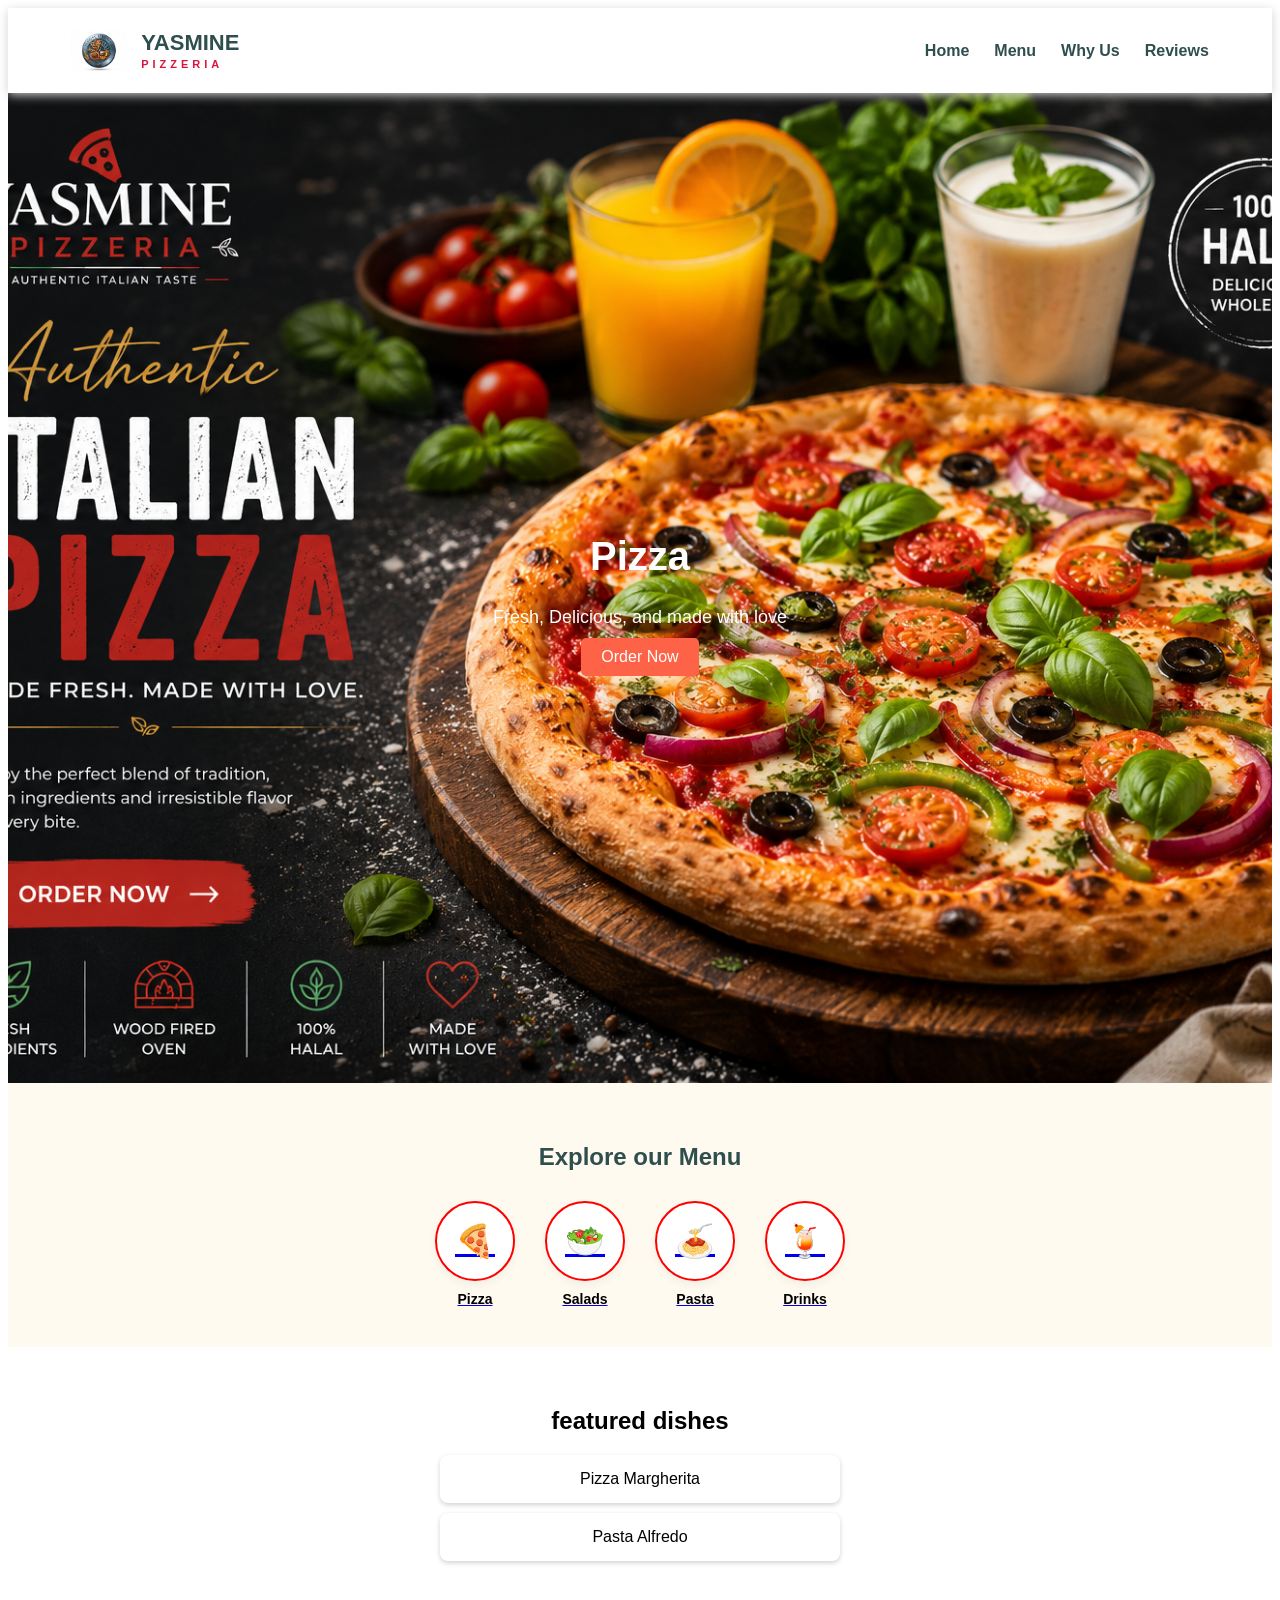
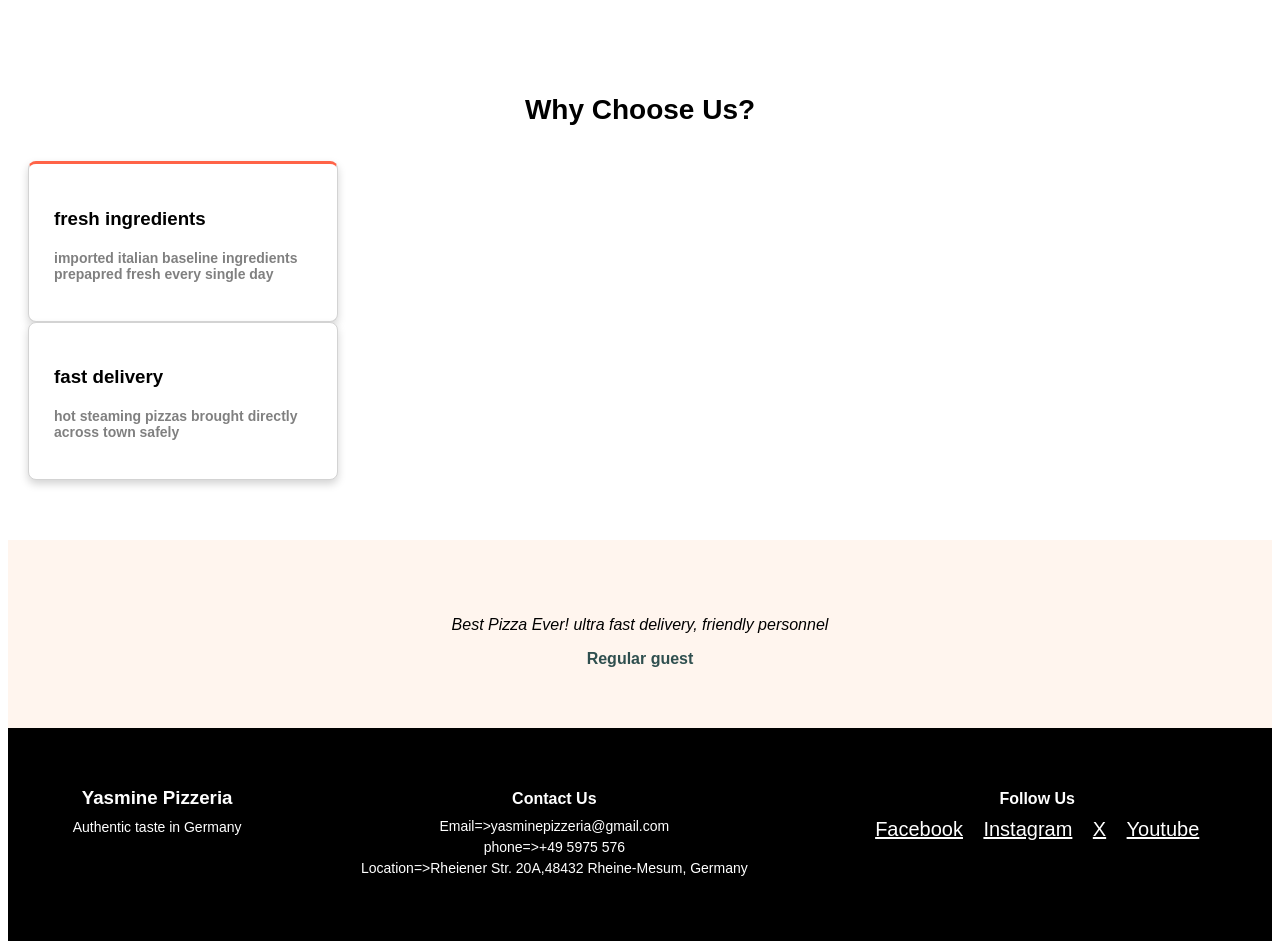
==== index.html @ ec16de34 "Rename index.html.html to index.html" ====
<html>
    <head>
        <title>Yasmine Pizzeria</title>
        <link rel="stylesheet" href="css.css">
    </head>
    <body>
        
        <!--navbar-->
        <header>
              <div class="brand-logo-container">
        <img src="logo pizzeria.png" alt="Yasmine Pizzeria Logo" class="logo-image">
        
        <div class="brand-text">
            <span class="main-title">YASMINE</span>
            <span class="sub-title">PIZZERIA</span>
        </div>
    </div>
    
    <nav>
        <ul class="nav-links">
            <li><a href="#hero">Home</a></li>
            <li><a href="#categories">Menu</a></li>
            <li><a href="#why-choose-us">Why Us</a></li>
            <li><a href="#testimonials">Reviews</a></li>
        </ul>
    </nav>
        </header>

        <!--hero-->
        <section class="hero">
            <h2>Pizza</h2>
            <p>Fresh, Delicious, and made with love</p>
            <button>Order Now</button>
        </section>

        <!--Category circles-->
    <section class="CategoryNavigation">
        <h2 class="section-title"> Explore our Menu</h2>
        <div class="circle-container">

            <!---- circle 1 pizza--->
            <a href="#pizza" class="anchor-circle-item">
                <div class="circle-icon">🍕</div>
                <span class="circle-label">Pizza</span>
            </a>

            <!--circle 2 pasta-->
            <a href="#salad" class="anchor-circle-item">
                <div class="circle-icon">🥗</div>
                <span class="circle-label">Salads</span>
            </a>

            <!--pasta-->
            <a href="#pasta" class="anchor-circle-item">
                <div class="circle-icon">🍝</div>
                <span class="circle-label">Pasta</span>
            </a>

            <!--Drinks-->
            <a href="#drinks" class="anchor-circle-item">
                <div class="circle-icon">🍹</div>
                <span class="circle-label">Drinks</span>
            </a>
        </div>
    </section>
    
    <!--feature-->
    <section class="featured">
        <h2>featured dishes</h2>
        <div class="dish">Pizza Margherita</div>
        <div class="dish">Pasta Alfredo</div>
    </section>

    <!--why us-->
    <section class="why-us">
        <h2>Why Choose Us?</h2>
        <div class="card-grid">
            <div class="item-card core-feature">
                <h3>fresh ingredients</h3>
                <p>imported italian baseline ingredients prepapred fresh every single day</p>
            </div>
            <div class="item-card core feature">
                <h3>fast delivery</h3>
                <p>hot steaming pizzas brought directly across town safely</p>
            </div>
            </div>
    </section>

    <!--testimonials-->
    <section class="testimonials">
        <p>Best Pizza Ever!  ultra fast delivery, friendly personnel</p>
        <span class="customer-name">Regular guest</span>
    </section>

    <!--footer-->
    <footer class="footer">
        <div class="footerContainer">
            <!--brand-->
            <div class="footer-section">
                <h3>Yasmine Pizzeria</h3>
                <p>Authentic taste in Germany</p>
            </div>

            <!--contact us-->
            <div class="footer-section">
                <h4>Contact Us</h4>
                <p>Email=>yasminepizzeria@gmail.com</p><!--real email to be checked-->
                <p>phone=>+49 5975 576</p><!--real nb-->
                <p>Location=>Rheiener Str. 20A,48432 Rheine-Mesum, Germany</p><!--real location-->
            </div>

            <!--social-->
            <div class="footer-section">
                <h4>Follow Us</h4>
                <div class="social-icons">
                 <a href="https://www.facebook.com/" target="_blank">Facebook</a>
                 <a href="https://www.instagram.com/" target="_blank">Instagram</a>
                 <a href="https://www.x.com/" target="_blank">X</a>
                 <a href="https://www.youtube.com/" target="_blank">Youtube</a>
                </div>
            </div>
        </div>
    </footer>
    </body>
</html>
---- css.css ----
*{
    box-sizing: border-box;
}
html{
    scroll-behavior:smooth;
}
body{
    font-family: 'poppins', sans-serif;
}
header {
    background-color: White;
    display: flex;
    justify-content: space-between;
    align-items: center;
    padding: 15px 5%;
    position: sticky;
    top: 0;
    z-index: 100;
    box-shadow: 0px 2px 10px LightGray;
}
.brand-logo-container {
    display: flex;
    align-items: center;
    gap: 15px;
    cursor: pointer;
}
.logo-image {
    width: 55px;
    height: 55px;
    object-fit: contain;
    transition: transform 0.4s ease;
}/* Subtle visual animation on hover */
.brand-logo-container:hover .logo-image {
    transform: scale(1.08) rotate(-5deg);
}

.brand-text {
    display: flex;
    flex-direction: column;
}

.main-title {
    font-size: 22px;
    font-weight: 800;
    color: DarkSlateGray;
    line-height: 1;
}

.sub-title {
    font-size: 11px;
    font-weight: 600;
    color: Crimson; /* Red accent signature tone */
    letter-spacing: 4px;
    margin-top: 4px;
}

/* Navigation Menu styling */
.nav-links {
    display: flex;
    list-style: none;
    gap: 25px;
}

.nav-links li a {
    text-decoration: none;
    color: DarkSlateGray;
    font-weight: 600;
    font-family: 'Poppins', sans-serif;
    transition: color 0.3s ease;
}

.nav-links li a:hover {
    color: Crimson;
}
.hero{
    height: 110vh;
    background: url('hero img.png') center/cover no-repeat;
    color:white;
    text-align: center;
    padding:100px 20px;

    /* box alignment backup*/
    display:flex;
    flex-direction:column;
    justify-content: center;
    align-items:center;
}
.hero h2{
    font-size: 40px;
    margin-bottom:  10px;
}
.hero p{
    font-size:18px;
    margin-bottom :10px;
}
.hero button{
    padding: 10px 20px;
    border:none;
    background-color: tomato;
    color:white;
    font-size: 16px;
    cursor:pointer;
    border-radius: 5px;
}
.hero button:hover{
    background-color: darkred;
}
/*category circles*/
.CategoryNavigation{
    text-align: center;
    padding: 40px 20px;
    background-color:floralwhite;
}
.section-title{
    font-size: 24px;
    margin-bottom: 30px;
    color:darkslategray;
    font-family: 'poppins', sans-serif;
}
.circle-container{
    display: flex;
    justify-content: center;
    gap: 30px;
    flex-wrap: wrap;
}
.anchor-circle-item{
    display:flex;
    flex-direction: column;
    align-items: center;
    transition: transform 0.2s ease;
}
/*circle design*/
.circle-icon{
    width:80px;
    height:80px;
    background-color:white;
    border: 2px solid red;
    border-radius: 50%;
    display: flex;
    justify-content: center;
    font-size: 32px;
    box-shadow: 0 4px 10px rgba(0, 0,0, 0.05);
    transition:all 0.3s ease;
    align-items: center;
}
.circle-label{
    margin-top: 10px;
    font-weight: 600;
    color: black;
    font-size:14px;
}
/*hover effects*/
.anchor-circle-item:hover{
    transform: translateY(-5px);
}
.anchor-circle-item:hover .circle-icon{
    background-color:tomato;
    font-size:36px;
}
/*featured dishes and cards grid*/
.featured{
    padding:40px 20px;
    text-align: center;
}
.featured h2{
    margin-bottom: 20px;
}
.cardgrid{
    display: flex;
    justify-content: center;
    gap: 30px;
    flex-wrap: wrap;
}
.item-card{
    background-color: white;
    border:1px solid lightgray;
    border-radius: 8px;
    padding: 25px;
    width: 310px;
    box-shadow: 0 4px 8px lightgray;
    transition: transform 0.3s ease;
    text-align:left;
}
.item-card:hover{
    transform: translaterY(-5px);
}
.iterm-card h3{
    margin-bottom: 10px;
    color:darkslategray
}
.item-card p{
    font-size: 14px;
    color:gray
}
.food-placeholder-img{
    font-size: 50px;
    text-align: center;
    margin-bottom: 15px;
    background-color: floralwhite;
    padding: 15px;
    border-radius: 5px;
}
.dish{
    margin:10px auto;
    padding:15px;
    background-color: white;
    border-radius: 8px;
    max-width: 400px;
    box-shadow: 0 2px 5px lightgray;
}
/*why choose is*/
.why-us{
    padding: 60px 20px;
    text-align: center;
    background-color:white;
}
.why-us h2{
    font-size:28px;
    margin-bottom: 35px;
    font-weight: 800;
}
.why-us p{
    margin-top: 20px;
    font-weight: 600;
    color:gray;
}
.core-feature{
    border-top: 3px solid tomato;
}
/*testimonials*/
.testimonials{
    background-color: seashell;
    padding:60px 20px;
    text-align: center;
    font-style: italic;
}
.customer-name{
    display:block;
    margin-top: 15px;
    font-weight: 600;
    color: darkslategray;
    font-style: normal;
}
/*footer*/
.footer{
    background-color:black;
    color:white;
    padding: 40px 20px;
    text-align: center;
}
.footerContainer{
    display:flex;
    justify-content: space-around;
    flex-wrap: wrap;
    gap: 30px;
    margin-bottom: 20px;
}
.footer-section h3,.footer-section h4{
    margin-bottom: 10px;
}
.footer-section p{
    font-size: 14px;
    margin:5px 0;
}
.footer-section a{
    margin: 0 8px;
    font-size: 20px;
    color:white;
    transition:0.3s;
}
.social-icons a:hover{
    color: tomato;
}
.footer-bottom{
    font-size:13px;
    border-top: 1px solid grey;
    padding-top: 15px;
}
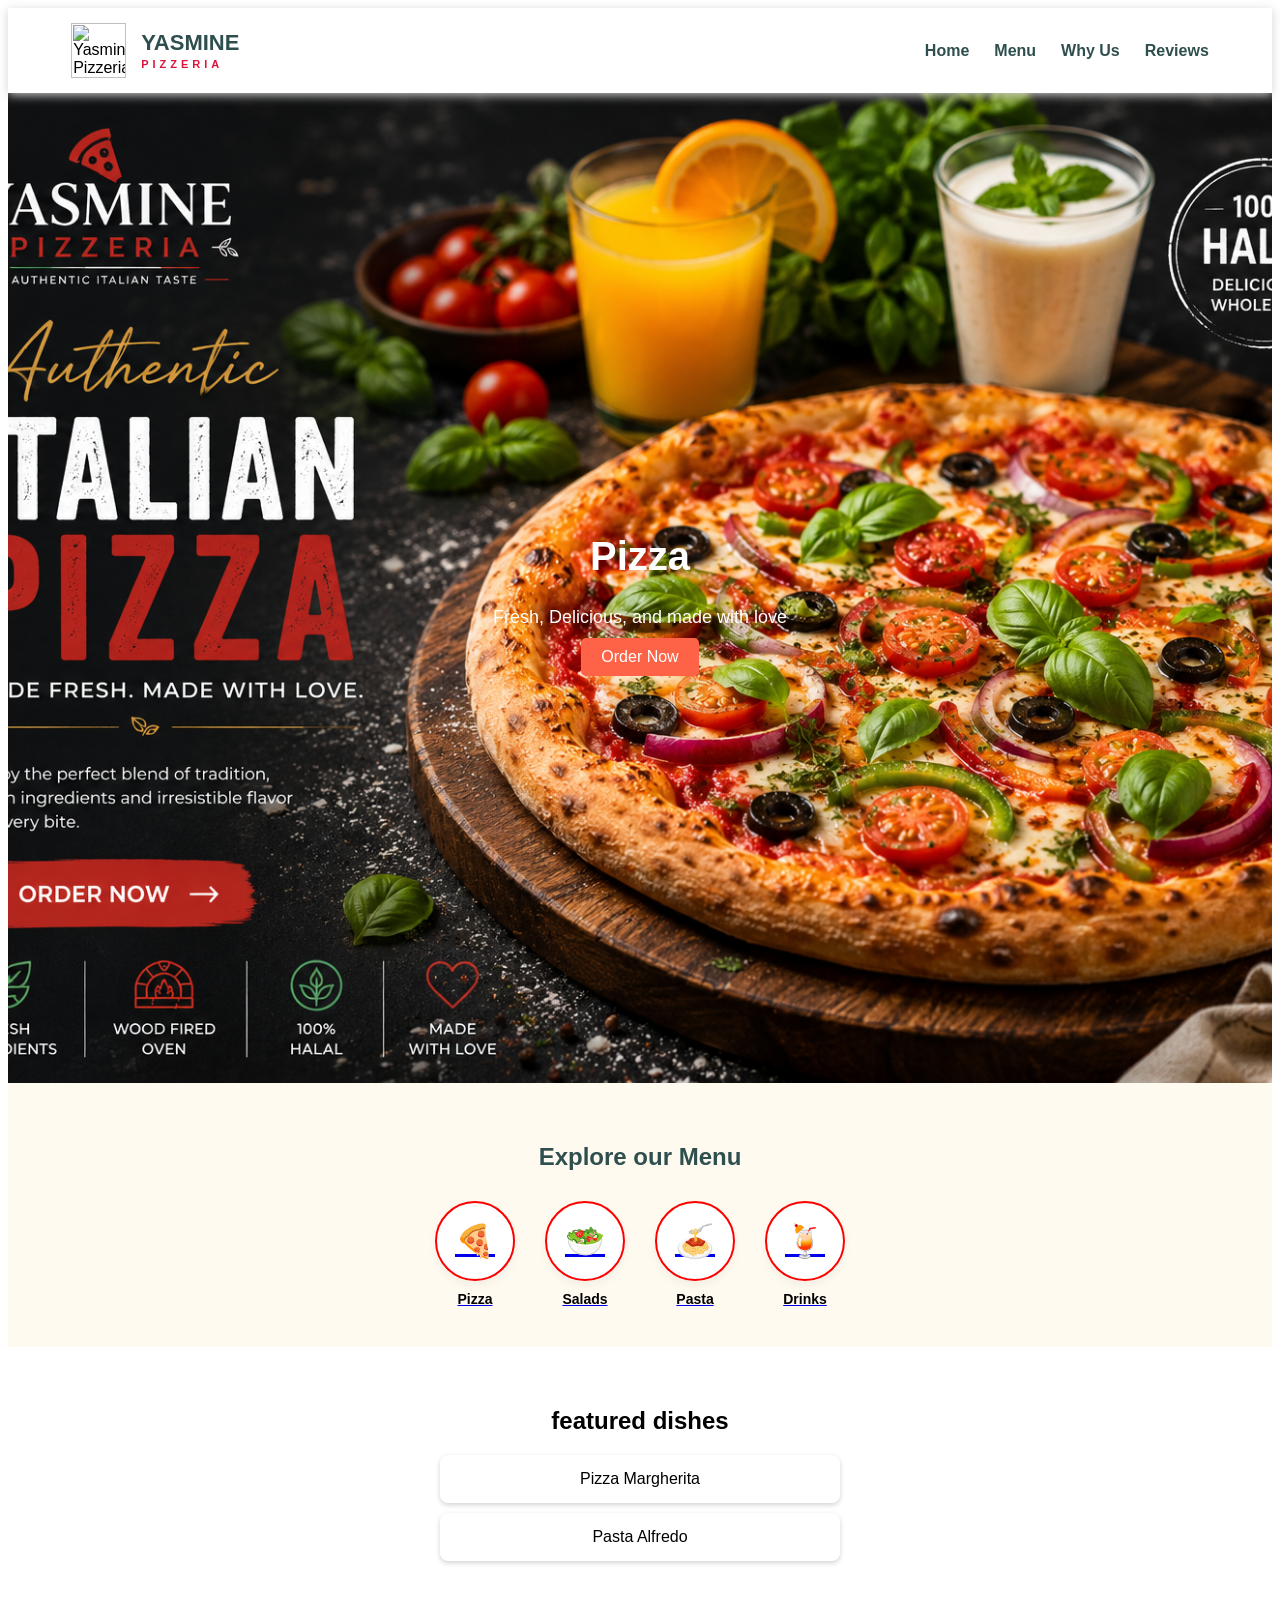
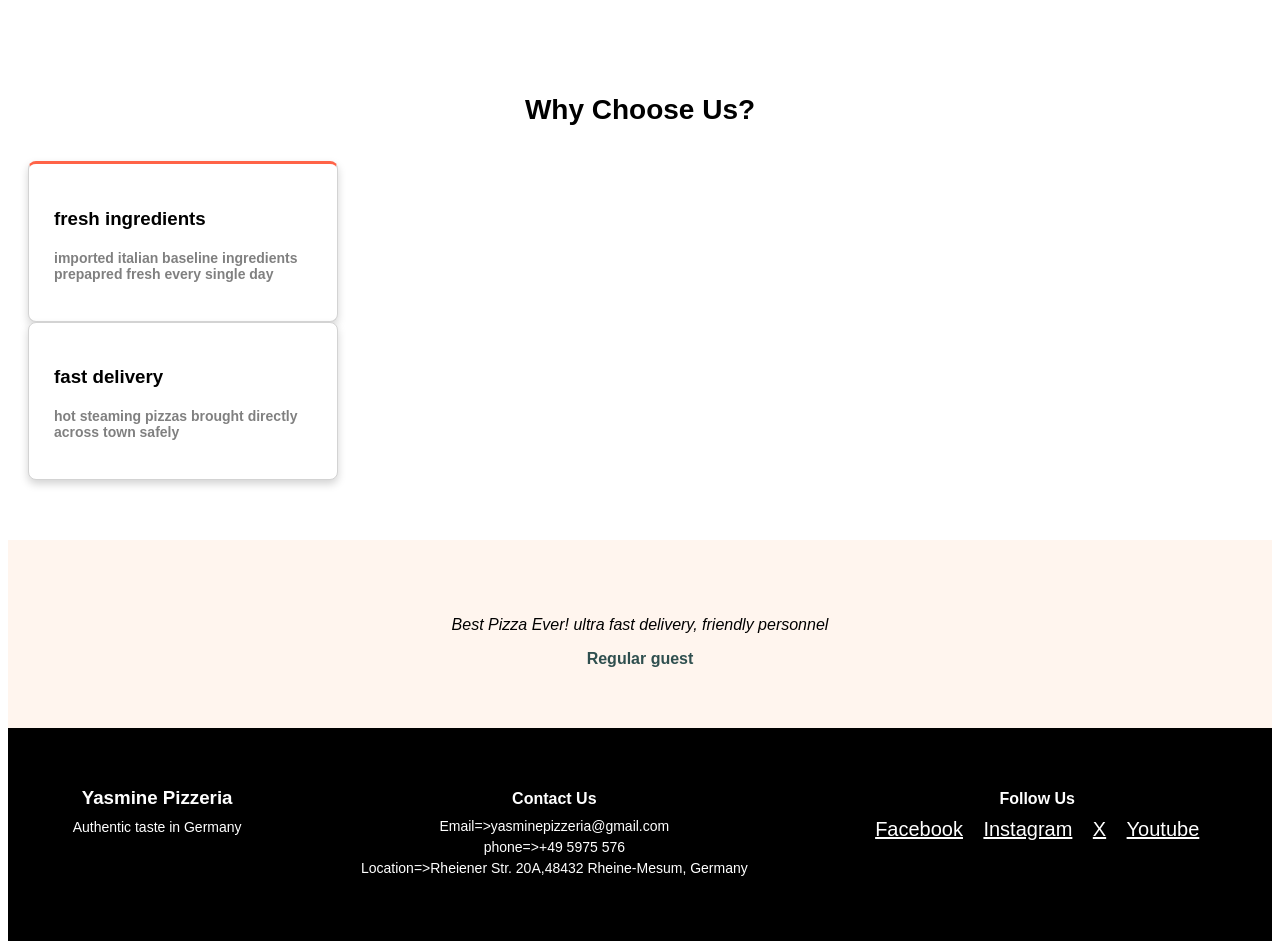
==== commit 810a4f64: "Update index.html" ====
--- a/index.html
+++ b/index.html
@@ -8,7 +8,7 @@
         <!--navbar-->
         <header>
               <div class="brand-logo-container">
-        <img src="logo pizzeria.png" alt="Yasmine Pizzeria Logo" class="logo-image">
+        <img src="logo1.png" alt="Yasmine Pizzeria Logo" class="logo-image">
         
         <div class="brand-text">
             <span class="main-title">YASMINE</span>
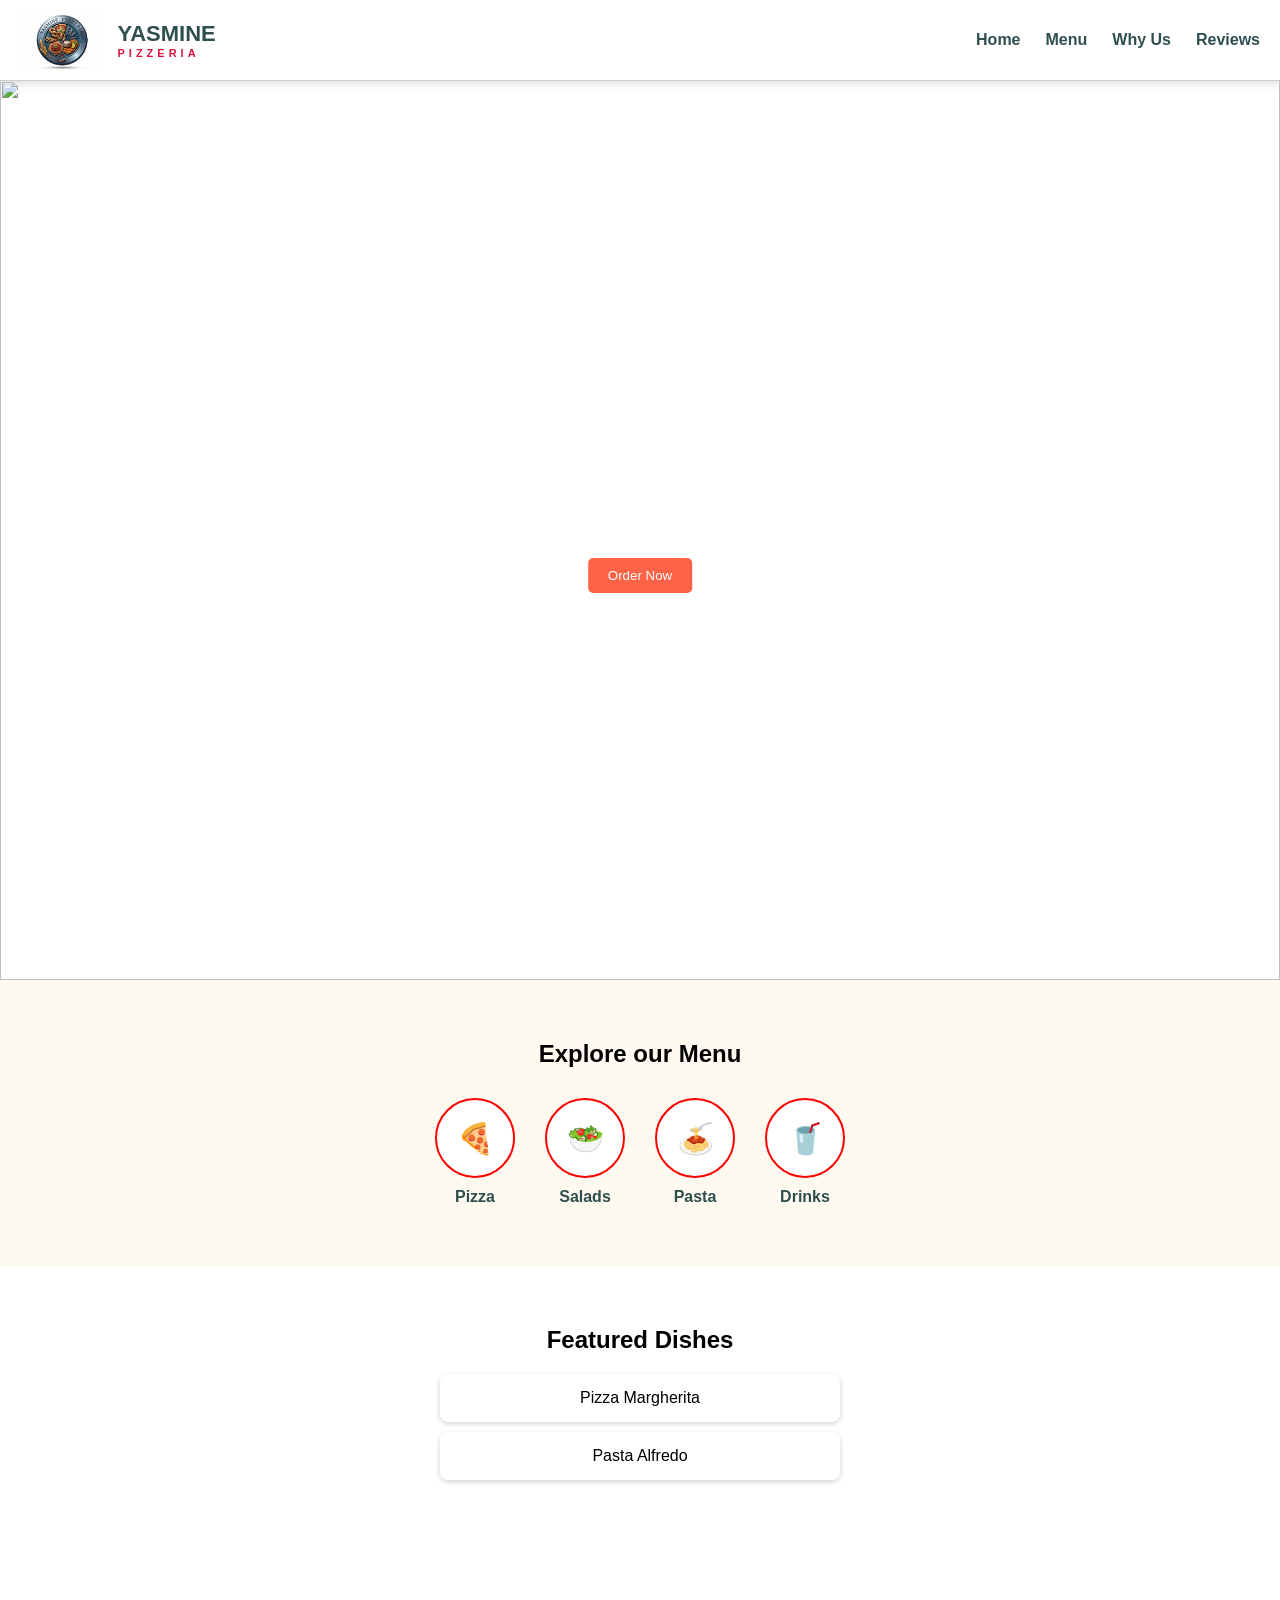
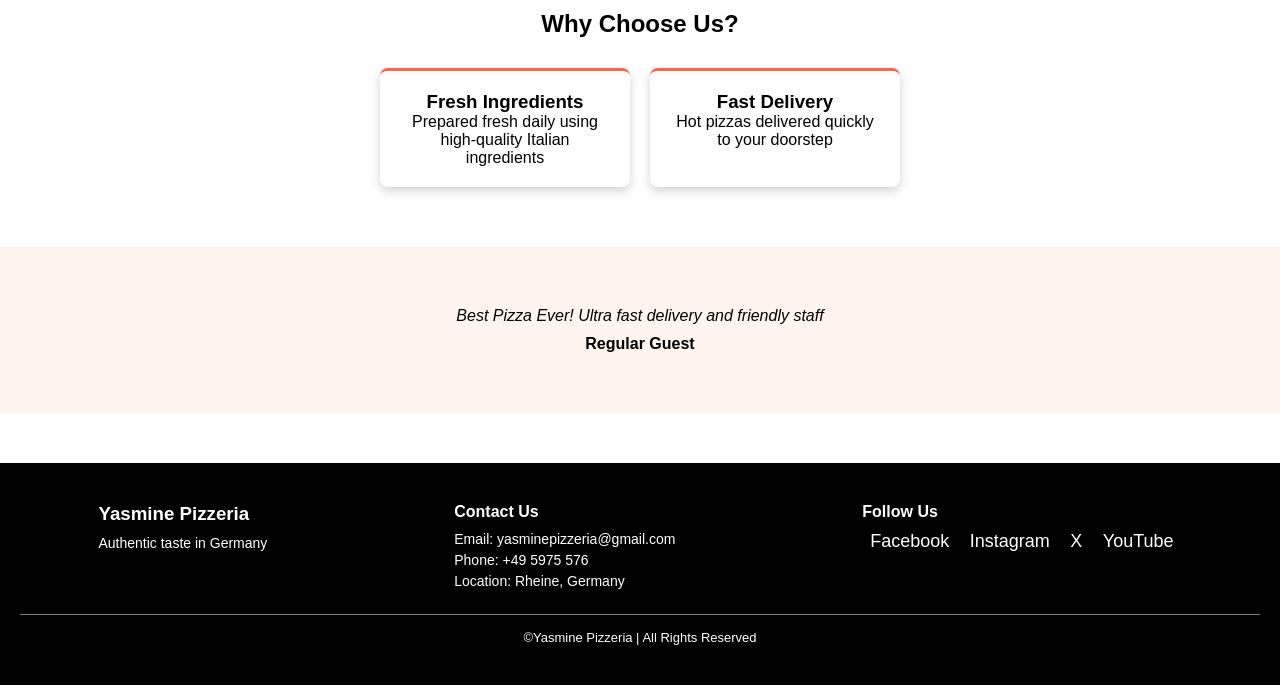
==== commit cbd56b80: "Add files via upload" ====
--- a/index.html
+++ b/index.html
@@ -1,125 +1,131 @@
 <html>
-    <head>
-        <title>Yasmine Pizzeria</title>
-        <link rel="stylesheet" href="css.css">
-    </head>
-    <body>
-        
-        <!--navbar-->
-        <header>
-              <div class="brand-logo-container">
-        <img src="logo1.png" alt="Yasmine Pizzeria Logo" class="logo-image">
-        
+<head>
+    <title>Yasmine Pizzeria</title>
+    <link rel="stylesheet" href="css.css">
+</head>
+
+<body>
+<!-- NAVBAR -->
+<header>
+    <div class="brand-logo-container" onclick="window.location.href='#hero'">
+        <img src="logo1.png" class="logo-image">
         <div class="brand-text">
             <span class="main-title">YASMINE</span>
             <span class="sub-title">PIZZERIA</span>
         </div>
     </div>
-    
+
     <nav>
         <ul class="nav-links">
             <li><a href="#hero">Home</a></li>
-            <li><a href="#categories">Menu</a></li>
+            <li><a href="menu.html">Menu</a></li>
             <li><a href="#why-choose-us">Why Us</a></li>
             <li><a href="#testimonials">Reviews</a></li>
         </ul>
     </nav>
-        </header>
+</header>
 
-        <!--hero-->
-        <section class="hero">
-            <h2>Pizza</h2>
-            <p>Fresh, Delicious, and made with love</p>
-            <button>Order Now</button>
-        </section>
+<!-- HERO -->
+<section class="hero" id="hero">
+    <img src="hero1.png" class="hero-img">
 
-        <!--Category circles-->
-    <section class="CategoryNavigation">
-        <h2 class="section-title"> Explore our Menu</h2>
-        <div class="circle-container">
+    <div class="hero-content">
+        <h2>Authentic Pizza</h2>
+        <p>Fresh, Delicious, Halal</p>
+        <button>Order Now</button>
+    </div>
+</section>
 
-            <!---- circle 1 pizza--->
-            <a href="#pizza" class="anchor-circle-item">
-                <div class="circle-icon">🍕</div>
-                <span class="circle-label">Pizza</span>
-            </a>
+<!-- CATEGORIES -->
+<section class="CategoryNavigation" id="categories">
+    <h2 class="section-title">Explore our Menu</h2>
 
-            <!--circle 2 pasta-->
-            <a href="#salad" class="anchor-circle-item">
-                <div class="circle-icon">🥗</div>
-                <span class="circle-label">Salads</span>
-            </a>
+    <div class="circle-container">
+        <a href="#pasta" class="anchor-circle-item">
+            <div class="circle-icon">🍕</div>
+            <span class="circle-label">Pizza</span>
+        </a>
 
-            <!--pasta-->
-            <a href="#pasta" class="anchor-circle-item">
-                <div class="circle-icon">🍝</div>
-                <span class="circle-label">Pasta</span>
-            </a>
+        <a href="#salad" class="anchor-circle-item">
+            <div class="circle-icon">🥗</div>
+            <span class="circle-label">Salads</span>
+        </a>
 
-            <!--Drinks-->
-            <a href="#drinks" class="anchor-circle-item">
-                <div class="circle-icon">🍹</div>
-                <span class="circle-label">Drinks</span>
-            </a>
+        <a href="#pasta" class="anchor-circle-item">
+            <div class="circle-icon">🍝</div>
+            <span class="circle-label">Pasta</span>
+        </a>
+
+        <a href="#drinks" class="anchor-circle-item">
+            <div class="circle-icon">🥤</div>
+            <span class="circle-label">Drinks</span>
+        </a>
+    </div>
+</section>
+
+<!-- FEATURED -->
+<section class="featured">
+    <h2>Featured Dishes</h2>
+    <div class="dish">Pizza Margherita</div>
+    <div class="dish">Pasta Alfredo</div>
+</section>
+
+<!-- WHY US -->
+<section class="why-us" id="why-choose-us">
+    <h2>Why Choose Us?</h2>
+
+    <div class="card-grid">
+        <div class="item-card core-feature">
+            <h3>Fresh Ingredients</h3>
+            <p>Prepared fresh daily using high-quality Italian ingredients</p>
         </div>
-    </section>
-    
-    <!--feature-->
-    <section class="featured">
-        <h2>featured dishes</h2>
-        <div class="dish">Pizza Margherita</div>
-        <div class="dish">Pasta Alfredo</div>
-    </section>
 
-    <!--why us-->
-    <section class="why-us">
-        <h2>Why Choose Us?</h2>
-        <div class="card-grid">
-            <div class="item-card core-feature">
-                <h3>fresh ingredients</h3>
-                <p>imported italian baseline ingredients prepapred fresh every single day</p>
-            </div>
-            <div class="item-card core feature">
-                <h3>fast delivery</h3>
-                <p>hot steaming pizzas brought directly across town safely</p>
-            </div>
-            </div>
-    </section>
+        <div class="item-card core-feature">
+            <h3>Fast Delivery</h3>
+            <p>Hot pizzas delivered quickly to your doorstep</p>
+        </div>
+    </div>
+</section>
 
-    <!--testimonials-->
-    <section class="testimonials">
-        <p>Best Pizza Ever!  ultra fast delivery, friendly personnel</p>
-        <span class="customer-name">Regular guest</span>
-    </section>
+<!-- TESTIMONIALS -->
+<section class="testimonials" id="testimonials">
+    <p>Best Pizza Ever! Ultra fast delivery and friendly staff</p>
+    <span class="customer-name">Regular Guest</span>
+</section>
 
-    <!--footer-->
-    <footer class="footer">
-        <div class="footerContainer">
-            <!--brand-->
-            <div class="footer-section">
-                <h3>Yasmine Pizzeria</h3>
-                <p>Authentic taste in Germany</p>
-            </div>
+<!-- FOOTER -->
+<footer class="footer">
+    <div class="footerContainer">
 
-            <!--contact us-->
-            <div class="footer-section">
-                <h4>Contact Us</h4>
-                <p>Email=>yasminepizzeria@gmail.com</p><!--real email to be checked-->
-                <p>phone=>+49 5975 576</p><!--real nb-->
-                <p>Location=>Rheiener Str. 20A,48432 Rheine-Mesum, Germany</p><!--real location-->
-            </div>
+        <div class="footer-section">
+            <h3>Yasmine Pizzeria</h3>
+            <p>Authentic taste in Germany</p>
+        </div>
 
-            <!--social-->
-            <div class="footer-section">
-                <h4>Follow Us</h4>
-                <div class="social-icons">
-                 <a href="https://www.facebook.com/" target="_blank">Facebook</a>
-                 <a href="https://www.instagram.com/" target="_blank">Instagram</a>
-                 <a href="https://www.x.com/" target="_blank">X</a>
-                 <a href="https://www.youtube.com/" target="_blank">Youtube</a>
-                </div>
+        <div class="footer-section">
+            <h4>Contact Us</h4>
+            <p>Email: yasminepizzeria@gmail.com</p>
+            <p>Phone: +49 5975 576</p>
+            <p>Location: Rheine, Germany</p>
+        </div>
+
+        <div class="footer-section">
+            <h4>Follow Us</h4>
+            <div class="social-icons">
+                <a href="#">Facebook</a>
+                <a href="#">Instagram</a>
+                <a href="#">X</a>
+                <a href="#">YouTube</a>
             </div>
         </div>
-    </footer>
-    </body>
-</html>
+
+    </div>
+
+    <!--footer -->
+    <div class="footer-bottom">
+        <p>©Yasmine Pizzeria | All Rights Reserved</p>
+    </div>
+</footer>
+
+</body>
+</html>
--- a/css.css
+++ b/css.css
@@ -1,35 +1,384 @@
+/*task1 Home Page*/
 *{
-    box-sizing: border-box;
-}
+    margin:0;
+    padding:0;
+    box-sizing:border-box;
+}
+
 html{
     scroll-behavior:smooth;
 }
+
 body{
-    font-family: 'poppins', sans-serif;
-}
+    font-family:'Poppins', sans-serif;
+}
+
+/* NAVBAR */
+header{
+    background-color:white;
+    display:flex;
+    justify-content:space-between;
+    align-items:center;
+    padding:10px 20px;
+    position:sticky;
+    top:0;
+    z-index:100;
+    box-shadow:0 2px 10px lightgray;
+}
+/*logo*/
+
+.brand-logo-container{
+    display:flex;
+    align-items:center;
+    gap:15px;
+    cursor:pointer;
+}
+
+.logo-image{
+    height:60px;
+    width:auto;
+    object-fit:contain;
+    transition:0.4s;
+}
+
+.brand-logo-container:hover .logo-image{
+    transform:scale(1.08) rotate(-5deg);
+}
+
+.brand-text{
+    display:flex;
+    flex-direction:column;
+}
+
+.main-title{
+    font-size:22px;
+    font-weight:800;
+    color:darkslategray;
+}
+
+.sub-title{
+    font-size:11px;
+    font-weight:600;
+    color:crimson;
+    letter-spacing:4px;
+}
+
+/* NAV LINKS */
+.nav-links{
+    display:flex;
+    list-style:none;
+    gap:25px;
+}
+
+.nav-links li a{
+    text-decoration:none;
+    color:darkslategray;
+    font-weight:600;
+    position:relative;
+}
+
+/* hover underline effect */
+.nav-links li a::after{
+    content:"";
+    position:absolute;
+    width:0%;
+    height:2px;
+    background:crimson;
+    left:0;
+    bottom:-5px;
+    transition:0.3s;
+}
+
+.nav-links li a:hover::after{
+    width:100%;
+}
+
+/*HERO*/
+.hero{
+    position:relative;
+    width:100%;
+    overflow:hidden;
+}
+
+.hero-img{
+    width:100%;
+    height:auto;
+    display:block;
+}
+
+.hero-content{
+    position:absolute;
+    top:50%;
+    left:50%;
+    transform:translate(-50%, -50%);
+    text-align:center;
+    color:white;
+}
+
+.hero h2{
+    font-size:40px;
+    margin-bottom:10px;
+}
+
+.hero p{
+    font-size:18px;
+    margin-bottom:15px;
+}
+
+.hero button{
+    padding:10px 20px;
+    border:none;
+    background:tomato;
+    color:white;
+    border-radius:5px;
+    cursor:pointer;
+}
+
+.hero button:hover{
+    background:darkred;
+}
+
+/*CATEGORY*/
+.CategoryNavigation{
+    text-align:center;
+    padding:60px 20px;
+    background:floralwhite;
+}
+
+.section-title{
+    font-size:24px;
+    margin-bottom:30px;
+}
+
+.circle-container{
+    display:flex;
+    justify-content:center;
+    gap:30px;
+    flex-wrap:wrap;
+}
+
+.anchor-circle-item{
+    display:flex;
+    flex-direction:column;
+    align-items:center;
+    transition:0.3s;
+}
+
+.anchor-circle-item:hover{
+    transform:translateY(-5px);
+}
+
+.circle-icon{
+    width:80px;
+    height:80px;
+    border-radius:50%;
+    background:white;
+    border:2px solid red;
+    display:flex;
+    align-items:center;
+    justify-content:center;
+    font-size:30px;
+    transition:0.3s;
+}
+
+.anchor-circle-item:hover .circle-icon{
+    background:tomato;
+    color:white;
+    font-size:34px;
+}
+
+.circle-label{
+    margin-top:10px;
+    font-weight:600;
+}
+
+/*FEATURED */
+.featured{
+    text-align:center;
+    padding:60px 20px;
+}
+
+.featured h2{
+    margin-bottom:20px;
+}
+
+.dish{
+    margin:10px auto;
+    padding:15px;
+    background:white;
+    border-radius:8px;
+    max-width:400px;
+    box-shadow:0 2px 5px lightgray;
+}
+
+/* WHY US*/
+.why-us{
+    padding:60px 20px;
+    text-align:center;
+}
+
+.why-us h2{
+    margin-bottom:30px;
+}
+
+.card-grid{
+    display:flex;
+    gap:20px;
+    justify-content:center;
+    flex-wrap:wrap;
+}
+
+.item-card{
+    background:white;
+    padding:20px;
+    border-radius:8px;
+    width:250px;
+    box-shadow:0 4px 10px lightgray;
+    transition:0.3s;
+}
+
+.item-card:hover{
+    transform:translateY(-5px);
+}
+
+.core-feature{
+    border-top:3px solid tomato;
+}
+
+/* TESTIMONIALS*/
+.testimonials{
+    background:seashell;
+    padding:60px 20px;
+    text-align:center;
+    font-style:italic;
+}
+
+.customer-name{
+    display:block;
+    margin-top:10px;
+    font-weight:600;
+    font-style:normal;
+}
+
+/*FOOTER */
+.footer{
+    background:black;
+    color:white;
+    padding:40px 20px;
+}
+
+.footerContainer{
+    display:flex;
+    justify-content:space-around;
+    flex-wrap:wrap;
+    gap:30px;
+}
+
+.footer-section h3,
+.footer-section h4{
+    margin-bottom:10px;
+}
+
+.footer-section p{
+    font-size:14px;
+    margin:5px 0;
+}
+
+.social-icons a{
+    color:white;
+    margin:0 8px;
+    text-decoration:none;
+    font-size:18px;
+    transition:0.3s;
+}
+
+.social-icons a:hover{
+    color:tomato;
+}
+
+/* FOOTER BOTTOM */
+.footer-bottom{
+    text-align:center;
+    font-size:13px;
+    border-top:1px solid grey;
+    margin-top:20px;
+    padding-top:15px;
+}
+/*responsive*/
+@media(max-width:768px){
+
+    header{
+        flex-direction:column;
+        align-items:flex-start;
+    }
+
+    .nav-links{
+        flex-direction:column;
+        gap:10px;
+        margin-top:10px;
+    }
+
+    .hero h2{
+        font-size:28px;
+    }
+
+    .hero p{
+        font-size:16px;
+    }
+
+    .circle-container{
+        gap:20px;
+    }
+
+    .item-card{
+        width:100%;
+    }
+}
+
+/*=======================================*/
+/*task 2 */
+/*styles*/
+* {
+    margin: 0;
+    padding: 0;
+    box-sizing: border-box;
+}
+
+html {
+    scroll-behavior: smooth; 
+}
+
+body {
+    font-family: 'Poppins', sans-serif;
+}
+
+/* NAVBAR STYLE */
 header {
-    background-color: White;
+    background-color: white;
     display: flex;
     justify-content: space-between;
     align-items: center;
-    padding: 15px 5%;
+    padding: 10px 20px;
     position: sticky;
     top: 0;
-    z-index: 100;
-    box-shadow: 0px 2px 10px LightGray;
-}
+    z-index: 1000;
+    box-shadow: 0 2px 10px lightgray;
+}
+
 .brand-logo-container {
     display: flex;
     align-items: center;
     gap: 15px;
     cursor: pointer;
 }
+
 .logo-image {
-    width: 55px;
-    height: 55px;
+    height: 60px;
+    width: auto;
     object-fit: contain;
-    transition: transform 0.4s ease;
-}/* Subtle visual animation on hover */
+    transition: 0.4s;
+}
+
 .brand-logo-container:hover .logo-image {
     transform: scale(1.08) rotate(-5deg);
 }
@@ -42,19 +391,16 @@
 .main-title {
     font-size: 22px;
     font-weight: 800;
-    color: DarkSlateGray;
-    line-height: 1;
+    color: darkslategray;
 }
 
 .sub-title {
     font-size: 11px;
     font-weight: 600;
-    color: Crimson; /* Red accent signature tone */
+    color: crimson;
     letter-spacing: 4px;
-    margin-top: 4px;
-}
-
-/* Navigation Menu styling */
+}
+
 .nav-links {
     display: flex;
     list-style: none;
@@ -63,216 +409,443 @@
 
 .nav-links li a {
     text-decoration: none;
-    color: DarkSlateGray;
+    color: darkslategray;
     font-weight: 600;
-    font-family: 'Poppins', sans-serif;
-    transition: color 0.3s ease;
-}
-
-.nav-links li a:hover {
-    color: Crimson;
-}
-.hero{
-    height: 110vh;
-    background: url('hero img.png') center/cover no-repeat;
-    color:white;
-    text-align: center;
-    padding:100px 20px;
-
-    /* box alignment backup*/
-    display:flex;
-    flex-direction:column;
-    justify-content: center;
-    align-items:center;
-}
-.hero h2{
-    font-size: 40px;
-    margin-bottom:  10px;
-}
-.hero p{
-    font-size:18px;
-    margin-bottom :10px;
-}
-.hero button{
-    padding: 10px 20px;
-    border:none;
-    background-color: tomato;
-    color:white;
-    font-size: 16px;
-    cursor:pointer;
-    border-radius: 5px;
-}
-.hero button:hover{
-    background-color: darkred;
-}
-/*category circles*/
-.CategoryNavigation{
-    text-align: center;
-    padding: 40px 20px;
-    background-color:floralwhite;
-}
-.section-title{
-    font-size: 24px;
-    margin-bottom: 30px;
-    color:darkslategray;
-    font-family: 'poppins', sans-serif;
-}
-.circle-container{
-    display: flex;
-    justify-content: center;
-    gap: 30px;
-    flex-wrap: wrap;
-}
-.anchor-circle-item{
-    display:flex;
-    flex-direction: column;
-    align-items: center;
-    transition: transform 0.2s ease;
-}
-/*circle design*/
-.circle-icon{
-    width:80px;
-    height:80px;
-    background-color:white;
-    border: 2px solid red;
-    border-radius: 50%;
-    display: flex;
-    justify-content: center;
-    font-size: 32px;
-    box-shadow: 0 4px 10px rgba(0, 0,0, 0.05);
-    transition:all 0.3s ease;
-    align-items: center;
-}
-.circle-label{
+    position: relative;
+}
+
+.nav-links li a::after {
+    content: "";
+    position: absolute;
+    width: 0%;
+    height: 2px;
+    background: crimson;
+    left: 0;
+    bottom: -5px;
+    transition: 0.3s;
+}
+
+.nav-links li a:hover::after,
+.nav-links li .active-nav::after {
+    width: 100%;
+}
+
+.nav-links li .active-nav {
+    color: crimson;
+}
+
+   /* HOME COMPONENTS */
+.hero { 
+    position: relative; 
+    width: 100%; 
+    overflow: hidden; 
+}
+.hero-img { 
+    width: 100%; 
+    height: auto; 
+    display: block; 
+}
+.hero-content { 
+    position: absolute; 
+    top: 50%; 
+    left: 50%; 
+    transform: translate(-50%, -50%); text-align: center; 
+    color: white; 
+}
+.hero h2 { 
+    font-size: 40px; 
+    margin-bottom: 10px; 
+}
+.hero p { 
+    font-size: 18px; 
+    margin-bottom: 15px; 
+}
+.hero button { 
+    padding: 10px 20px; 
+    border: none; 
+    background: tomato; 
+    color: white; 
+    border-radius: 5px; 
+    cursor: pointer; 
+}
+.hero button:hover { 
+    background: darkred; 
+}
+
+.CategoryNavigation { 
+    text-align: center; 
+    padding: 60px 20px; 
+    background: floralwhite; 
+}
+.section-title { 
+    font-size: 24px; 
+    margin-bottom: 30px; 
+}
+.circle-container { 
+    display: flex; 
+    justify-content: center; 
+    gap: 30px; 
+    flex-wrap: wrap; 
+}
+
+/* HOME PAGE STYLES FOR CIRCLES */
+.CategoryNavigation .anchor-circle-item {
+     display: flex; 
+     flex-direction: column; 
+     align-items: center; 
+     transition: 0.3s; 
+     text-decoration: none; 
+     color:darkslategray;
+}
+.CategoryNavigation .anchor-circle-item:hover { 
+    transform: translateY(-5px); 
+}
+.CategoryNavigation .circle-icon { 
+    width: 80px; 
+    height: 80px; 
+    border-radius: 50%; 
+    background: white; 
+    border: 2px solid red; 
+    display: flex; 
+    align-items: center; 
+    justify-content: center; 
+    font-size: 30px; 
+    transition: 0.3s; 
+}
+.CategoryNavigation .anchor-circle-item:hover .circle-icon {
+    background: tomato;
+    color: white;
+    font-size: 34px;
+}
+
+.CategoryNavigation .circle-label {
     margin-top: 10px;
     font-weight: 600;
-    color: black;
-    font-size:14px;
-}
-/*hover effects*/
-.anchor-circle-item:hover{
-    transform: translateY(-5px);
-}
-.anchor-circle-item:hover .circle-icon{
-    background-color:tomato;
-    font-size:36px;
-}
-/*featured dishes and cards grid*/
-.featured{
-    padding:40px 20px;
+}
+
+.featured {
     text-align: center;
-}
-.featured h2{
+    padding: 60px 20px;
+}
+
+.featured h2 {
     margin-bottom: 20px;
 }
-.cardgrid{
-    display: flex;
-    justify-content: center;
-    gap: 30px;
-    flex-wrap: wrap;
-}
-.item-card{
-    background-color: white;
-    border:1px solid lightgray;
-    border-radius: 8px;
-    padding: 25px;
-    width: 310px;
-    box-shadow: 0 4px 8px lightgray;
-    transition: transform 0.3s ease;
-    text-align:left;
-}
-.item-card:hover{
-    transform: translaterY(-5px);
-}
-.iterm-card h3{
-    margin-bottom: 10px;
-    color:darkslategray
-}
-.item-card p{
-    font-size: 14px;
-    color:gray
-}
-.food-placeholder-img{
-    font-size: 50px;
-    text-align: center;
-    margin-bottom: 15px;
-    background-color: floralwhite;
+
+.dish {
+    margin: 10px auto;
     padding: 15px;
-    border-radius: 5px;
-}
-.dish{
-    margin:10px auto;
-    padding:15px;
-    background-color: white;
+    background: white;
     border-radius: 8px;
     max-width: 400px;
     box-shadow: 0 2px 5px lightgray;
 }
-/*why choose is*/
-.why-us{
+
+.why-us {
     padding: 60px 20px;
     text-align: center;
-    background-color:white;
-}
-.why-us h2{
-    font-size:28px;
-    margin-bottom: 35px;
-    font-weight: 800;
-}
-.why-us p{
-    margin-top: 20px;
+}
+
+.why-us h2 {
+    margin-bottom: 30px;
+}
+
+.card-grid {
+    display: flex;
+    gap: 20px;
+    justify-content: center;
+    flex-wrap: wrap;
+}
+
+.item-card {
+    background: white;
+    padding: 20px;
+    border-radius: 8px;
+    width: 250px;
+    box-shadow: 0 4px 10px lightgray;
+    transition: 0.3s;
+}
+
+.item-card:hover {
+    transform: translateY(-5px);
+}
+
+.core-feature {
+    border-top: 3px solid tomato;
+}
+
+.testimonials {
+    background: seashell;
+    padding: 60px 20px;
+    text-align: center;
+    font-style: italic; }
+.customer-name { 
+    display: block; 
+    margin-top: 10px; 
+    font-weight: 600; 
+    font-style: normal; 
+}
+
+.menu-main-container {
+    background-color: darkgray;
+    color: #e3d3b7; 
+}
+
+/* SEARCH BANNER */
+.menu-search-wrapper {
+    text-align: center;
+    padding: 50px 20px 20px;
+    background: #1a1714;
+    border-bottom: 1px solid #2d251e;
+}
+
+.academic-subtitle {
+    font-family: 'Cinzel', serif;
+    font-size: 16px;
+    color: #b58328; 
+    letter-spacing: 4px;
+    text-transform: uppercase;
+    margin-bottom: 15px;
+}
+
+.search-box-inner {
+    position: relative;
+    max-width: 450px;
+    margin: 0 auto;
+}
+
+#searchInput {
+    width: 100%;
+    padding: 14px 50px 14px 25px;
+    background: #221e1a;
+    border: 1px solid #4a3b2c;
+    border-radius: 30px;
+    color: #ffffff;
+    font-size: 16px;
+    outline: none;
+    transition: all 0.3s ease;
+}
+
+#searchInput:focus {
+    border-color: #ff6347;
+    box-shadow: 0 0 15px rgba(255, 99, 71, 0.2);
+}
+
+.search-icon {
+    position: absolute;
+    right: 20px;
+    top: 50%;
+    transform: translateY(-50%);
+    font-size: 18px;
+    color: #7a6b58;
+}
+
+/* STICKY TOP CIRCLE NAVIGATION */
+.menu-categories-nav {
+    display: flex;
+    justify-content: center;
+    gap: 35px;
+    padding: 20px;
+    background-color:darkslategray ;
+    position: sticky;
+    top: 80px; 
+    z-index: 900;
+    border-bottom: 2px double #4a3b2c;
+    box-shadow: 0 10px 20px rgba(0,0,0,0.4);
+}
+
+.menu-categories-nav .anchor-circle-item {
+    display: flex;
+    flex-direction: column;
+    align-items: center;
+    text-decoration: none;
+    transition: 0.3s;
+}
+
+.menu-categories-nav .circle-icon {
+    width: 70px;
+    height: 70px;
+    border-radius: 50%;
+    background: #25201b;
+    border: 2px solid #b58328; 
+    display: flex;
+    align-items: center;
+    justify-content: center;
+    font-size: 30px;
+    transition: all 0.4s cubic-bezier(0.175, 0.885, 0.32, 1.275);
+}
+
+.menu-categories-nav .circle-label {
+    margin-top: 10px;
+    font-size: 13px;
     font-weight: 600;
-    color:gray;
-}
-.core-feature{
-    border-top: 3px solid tomato;
-}
-/*testimonials*/
-.testimonials{
-    background-color: seashell;
-    padding:60px 20px;
-    text-align: center;
-    font-style: italic;
-}
-.customer-name{
-    display:block;
-    margin-top: 15px;
-    font-weight: 600;
-    color: darkslategray;
-    font-style: normal;
-}
-/*footer*/
-.footer{
-    background-color:black;
-    color:white;
-    padding: 40px 20px;
-    text-align: center;
-}
-.footerContainer{
-    display:flex;
+    color: #c5b396;
+    text-transform: uppercase;
+    letter-spacing: 1px;
+    transition: 0.3s;
+}
+
+/* HOVER EFFECT FOR STICKY CIRCLES */
+.menu-categories-nav .anchor-circle-item:hover .circle-icon {
+    transform: scale(1.15) translateY(-3px);
+    box-shadow: 0 8px 20px rgba(255, 99, 71, 0.4);
+}
+
+.menu-categories-nav .anchor-circle-item:hover .circle-label {
+    color: #ff6347;
+}
+
+/* DETAILED BLOCKS */
+.menu-section {
+    max-width: 1200px;
+    margin: 0 auto;
+    padding: 40px 20px 80px;
+}
+
+.category-block {
+    padding-top: 100px; 
+    margin-top: -60px;
+    scroll-margin-top : 190px;
+}
+
+.category-heading {
+    font-family: 'Cinzel', serif;
+    font-size: 34px;
+    color: darkred;
+    border-bottom: 2px solid #4a3b2c;
+    padding-bottom: 15px;
+    margin-bottom: 40px;
+    letter-spacing: 3px;
+    text-transform: uppercase;
+    text-align: left;
+    text-shadow: 2px 2px 8px rgba(0, 0, 0, 0.7);
+}
+
+/* GRID SETUP */
+.menu-grid {
+    display: grid;
+    grid-template-columns: repeat(auto-fill, minmax(300px, 1fr));
+    gap: 35px;
+    margin-bottom: 40px;
+}
+
+/* CARD */
+.menu-card {
+    background:gray;
+    border: 1px solid #332a22;
+    border-radius: 12px;
+    padding: 20px;
+    text-align: left;
+    transition: all 0.4s ease;
+    display: flex;
+    flex-direction: column;
+    justify-content: space-between;
+}
+
+.menu-card img {
+    width: 100%;
+    height: 200px;
+    object-fit: cover;
+    border-radius: 8px;
+    border: 1px solid #2d251e;
+    margin-bottom: 20px;
+}
+
+.menu-card h3 {
+    font-family: 'Cinzel', serif;
+    font-size: 20px;
+    color: #ffffff;
+    margin-bottom: 10px;
+}
+
+.menu-card p {
+    font-size: 14px;
+    color: wheat;
+    line-height: 1.6;
+    margin-bottom: 20px;
+    flex-grow: 1;
+}
+
+.price {
+    font-size: 20px;
+    font-weight: 700;
+    color: #ff6347; 
+    border-top: 1px dashed #332a22;
+    padding-top: 15px;
+    display: block;
+    text-align: right;
+}
+
+/* HOVER CARD */
+.menu-card:hover {
+    transform: translateY(-10px);
+    border-color: #ff6347;
+    box-shadow: 0 15px 30px rgba(0, 0, 0, 0.6);
+}
+
+/*FOOTER STYLE (From Task 1)*/
+.footer { 
+    background: black; 
+    color: white;
+     padding: 40px 20px; 
+     margin-top: 50px;
+    }
+    
+.footerContainer {
+     display: flex; 
     justify-content: space-around;
-    flex-wrap: wrap;
-    gap: 30px;
-    margin-bottom: 20px;
-}
-.footer-section h3,.footer-section h4{
-    margin-bottom: 10px;
-}
-.footer-section p{
+     flex-wrap: wrap; gap: 30px; 
+}
+
+.footer-section h3, .footer-section h4 {
+     margin-bottom: 10px; 
+}
+
+.footer-section p { 
     font-size: 14px;
-    margin:5px 0;
-}
-.footer-section a{
-    margin: 0 8px;
-    font-size: 20px;
-    color:white;
-    transition:0.3s;
-}
-.social-icons a:hover{
-    color: tomato;
-}
-.footer-bottom{
-    font-size:13px;
-    border-top: 1px solid grey;
-    padding-top: 15px;
-}
+     margin: 5px 0;
+}
+
+.social-icons a {
+     color: white;
+     margin: 0 8px; 
+     text-decoration: none; 
+     font-size: 18px; 
+     transition: 0.3s;
+ }
+
+.social-icons a:hover { color: tomato; }
+.footer-bottom { text-align: center; 
+    font-size: 13px; 
+    border-top: 1px solid grey; 
+    margin-top: 20px; padding-top: 15px; 
+}
+
+/* RESPONSIVE DESIGN */
+@media(max-width: 768px) {
+    header { 
+        flex-direction: column; 
+        align-items: flex-start; 
+}
+        .nav-links {
+            flex-direction: column;
+            gap: 10px;
+            margin-top: 10px;
+}
+    
+        .menu-categories-nav {
+            top: 130px;
+            gap: 15px;
+            padding: 10px;
+}
+    
+        .menu-categories-nav .circle-icon {
+            width: 55px;
+            height: 55px;
+            font-size: 24px;
+}
+    
+        .category-heading {
+            font-size: 26px;
+}
+}
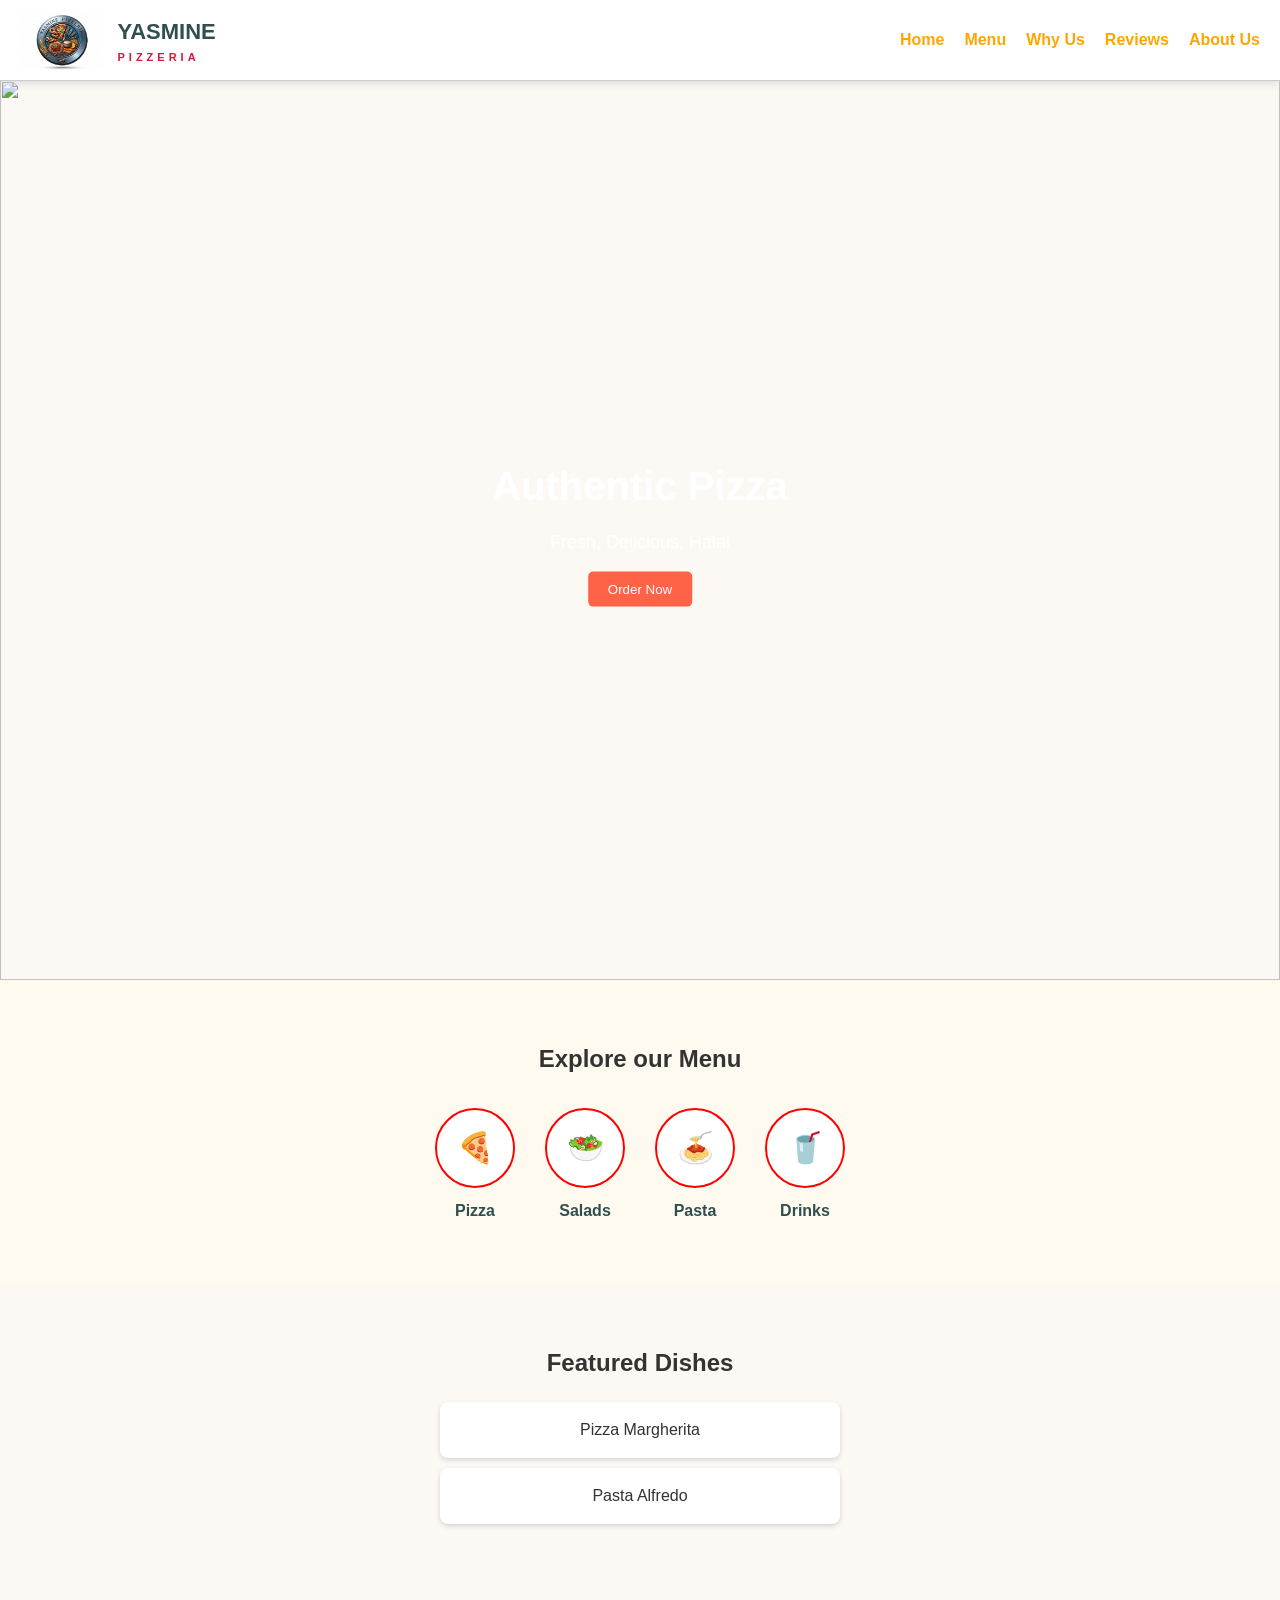
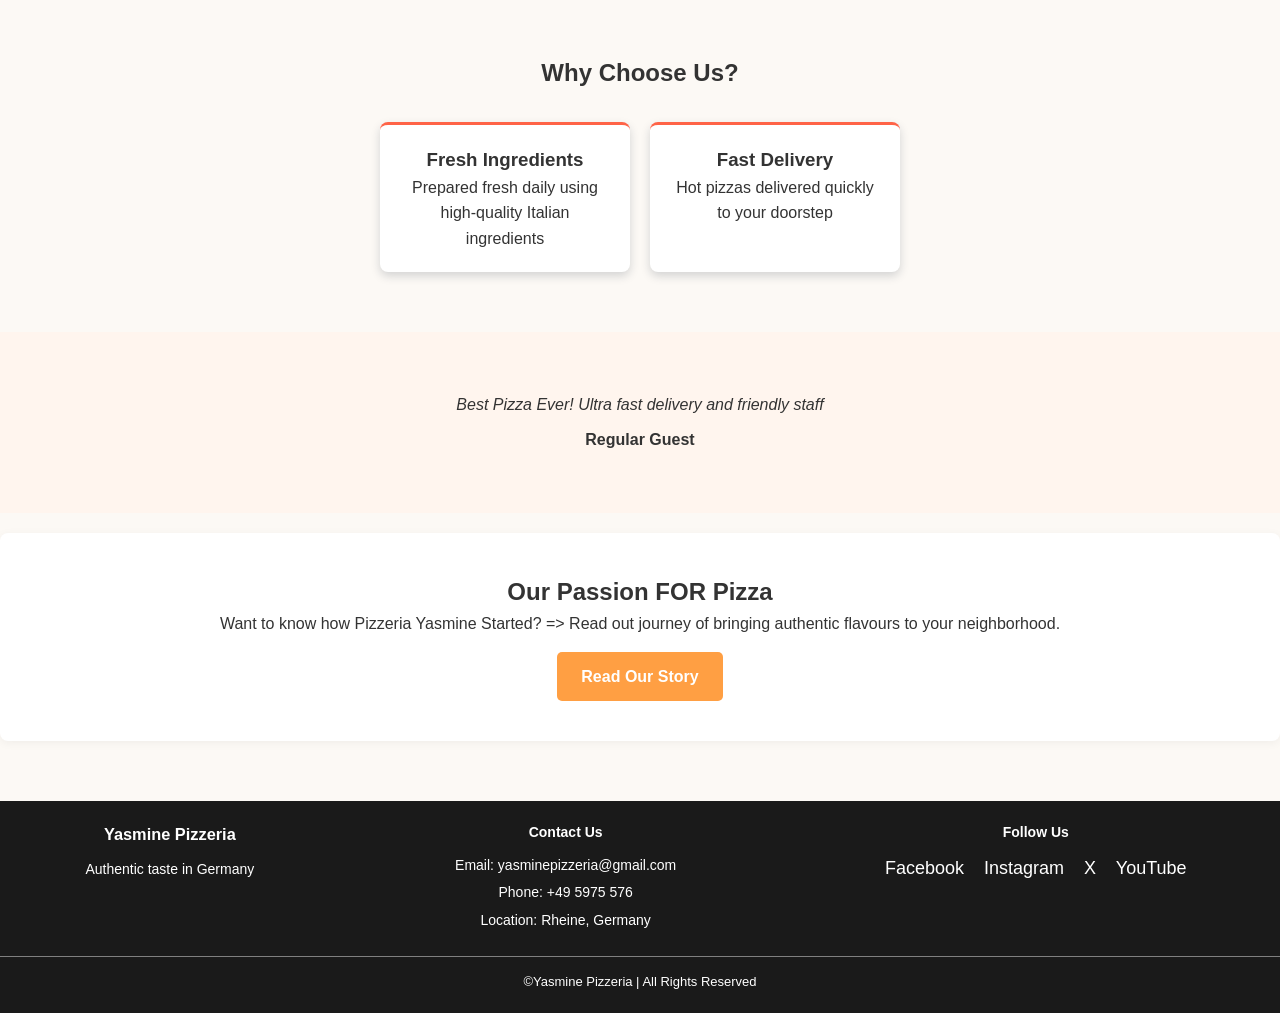
==== commit de62763f: "Add files via upload" ====
--- a/index.html
+++ b/index.html
@@ -21,6 +21,7 @@
             <li><a href="menu.html">Menu</a></li>
             <li><a href="#why-choose-us">Why Us</a></li>
             <li><a href="#testimonials">Reviews</a></li>
+            <li><a href="about.html">About Us</a></li>
         </ul>
     </nav>
 </header>
@@ -93,6 +94,14 @@
     <span class="customer-name">Regular Guest</span>
 </section>
 
+<!--our story-->
+<section class="homepage-about-teaser">
+ <h2>Our Passion FOR Pizza</h2>
+    <p> Want to know how Pizzeria Yasmine Started?
+        => Read out journey of bringing authentic flavours to your neighborhood.</p>
+    <a href="about.html" class="about-btn">Read Our Story</a>
+</section>
+
 <!-- FOOTER -->
 <footer class="footer">
     <div class="footerContainer">
--- a/css.css
+++ b/css.css
@@ -848,4 +848,201 @@
         .category-heading {
             font-size: 26px;
 }
-}+}
+
+/*Task 3 About Us*/
+body{
+    font-family: 'segoe UI', Tahoma, 'Segoe UI', Tahoma, Geneva, Verdana, sans-serif;
+    margin: 0;
+    padding:0;
+    background-color: #fcf9f5;
+    color:#333333;
+    line-height: 1.6;
+}
+
+/*teaser*/
+.homepage-about-teaser{
+        text-align:center;
+        padding:40px 20px;
+        background-color:#ffffff; 
+        margin-top:20px; 
+        border-radius: 8px;
+        box-shadow: 0 2px 10px rgba(0,0,0,0.05);
+}  
+.about-btn{
+       display:inline-block;
+       padding:12px 24px;
+       background-color: #ff9f43;
+       color:white;
+       text-decoration: none;
+       font-weight: bold;
+       border-radius:5px;
+       margin-top: 15px;
+       transition: background 0.3s;
+}
+about-btn:hover{
+    background-color:orange;
+}
+
+/*nav bar*/
+.navbar{
+    background-color: #1a1a1a;
+    padding: 15px 0;
+    position:sticky;
+    top:0;
+    z-index:1000;
+    box-shadow: 0 4px 6px rgba(0,0,0,0.1);
+    
+}
+.nav-container{
+    max-width:1100px;
+    margin: 0 auto;
+    display:flex;
+    justify-content: space-between;
+    align-items:center;
+    padding: 0 20px;
+}
+.logo{
+    color: orange;
+    font: size 24px;
+    font-weight: bold;
+    text-decoration:none;
+}
+.nav-links{
+    list-style: none;
+    margin:0;
+    padding: 0;
+    display: flex;
+    gap: 20px;
+}
+.nav-links a{
+    color: orange !important;
+    text-decoration:none;
+    font-size: 16px;
+    font-weight: 500;
+    transition: color 0.3s ease;
+    display:inline-block;
+}
+.nav-links a:hover{ 
+    color:white;
+    transform: scale(1.05);
+}
+.nav-links a.active{
+    color:orange;
+    border-bottom: 2px solid orange;
+    padding-bottom: 4px;
+}
+
+/*about layout container*/
+.about-container{
+    max-width:850px;
+    margin:40px auto;
+    padding: 0 20px;
+}
+
+/* hero header section*/
+.about-hero h1{
+    font-size:38px;
+    color:#2c3e50;
+    margin-bottom: 10px;
+}
+.tagline{
+    font-size: 18px;
+    font-style:italic;
+    color:#7f8c8d;
+}
+.section-divider{
+    border: 0;
+    height:1px;
+    background-color: #e0e0e0;
+    margin: 30px 0;
+}
+
+/*content cards*/
+.about-content{
+    display:flex;
+    flex-direction:column;
+    gap:30px
+}
+.about-card{
+    background-color: white;
+    padding: 30px;
+    border-radius:8px;
+    box-shadow: 0 4px 15px rgba(0,0,0,0.05);
+    border-left:5px solid #ff9f43;
+    opacity:0;
+    animation:fadeInUp 1s ease-out forwards;
+    transition: transform 0.3s ease box-shadow 0.3s ease;
+}
+.about-card h2{
+    margin-top: 0;
+    color:#2c3e50;
+    font-size: 22px;
+    margin-bottom: 15px;
+}
+.about-card p{
+    margin :0;
+    font-size : 16px;
+    color:#555555;
+    text-align: justify;
+}
+
+/*footer*/
+.footer{
+    text-align:center;
+    padding:20px 0;
+    background-color: #1a1a1a;
+    color:#ffffff;
+    margin-top: 60px;
+    font-size:14px;
+}
+/*trying creating animation*/
+@keyframes fadeInUp{
+    from{
+        opacity: 0;
+        transform: translateY(30px);
+    }
+    to{ opacity:1;
+    transform:translateY(0);
+}
+}
+/*applying it to the hero banner*/
+.about-hero{
+    text-align:center;
+    padding:20px 0;
+    animation:fadeInUp 0.8s ease-out forwards;
+}
+/*applying the animation to the story card*/
+.about-card{
+    background-color:#ffffff;
+    padding: 30px;
+    border-radius:8px;
+    box-shadow: 0 2px 10px rgba(0, 0, 0, 0.6);
+    border-left: 5px solid #ff9f43;
+
+/*animation settings*/
+animation: fadeInUp 1s ease-out forwards;
+opacity: 0;
+
+/*prepare the card for the hover lift*/
+transition: transform 0.3s ease;
+            box-shadow: 0.3s ease;
+}
+
+/*popping the card 1 after another*/
+.about-card:nth-child(1){
+    animation-delay: 0.2s;
+}
+.about-card :nth-child(2){
+    animation-delay: 0.5s;
+}
+.about-card :nth-child(3){
+    animation-delay: 0.8s;
+}
+
+/*hovering the mouse over a block=>it floats*/
+.about-card:hover{
+    transform:translateY(-6px);
+    box-shadow:0 10px 20px rgba(0,0,0,0.1);
+}
+
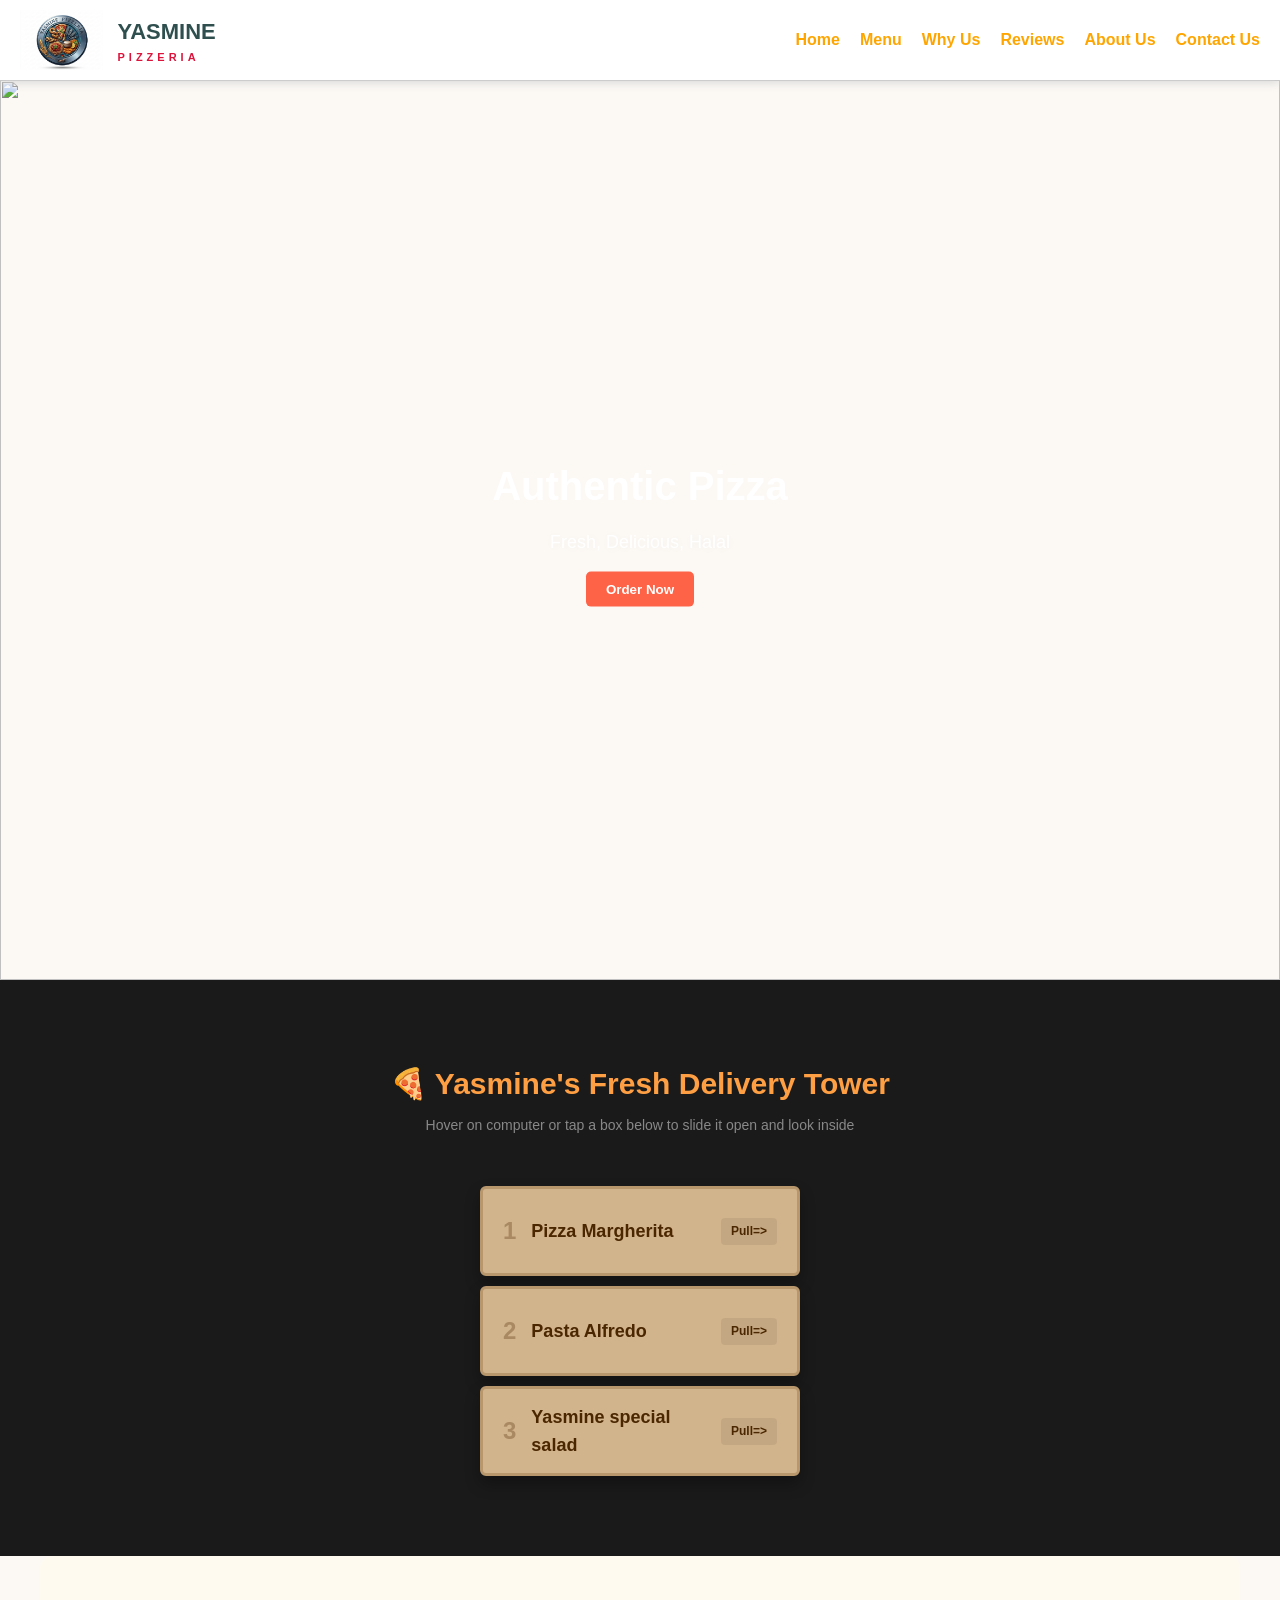
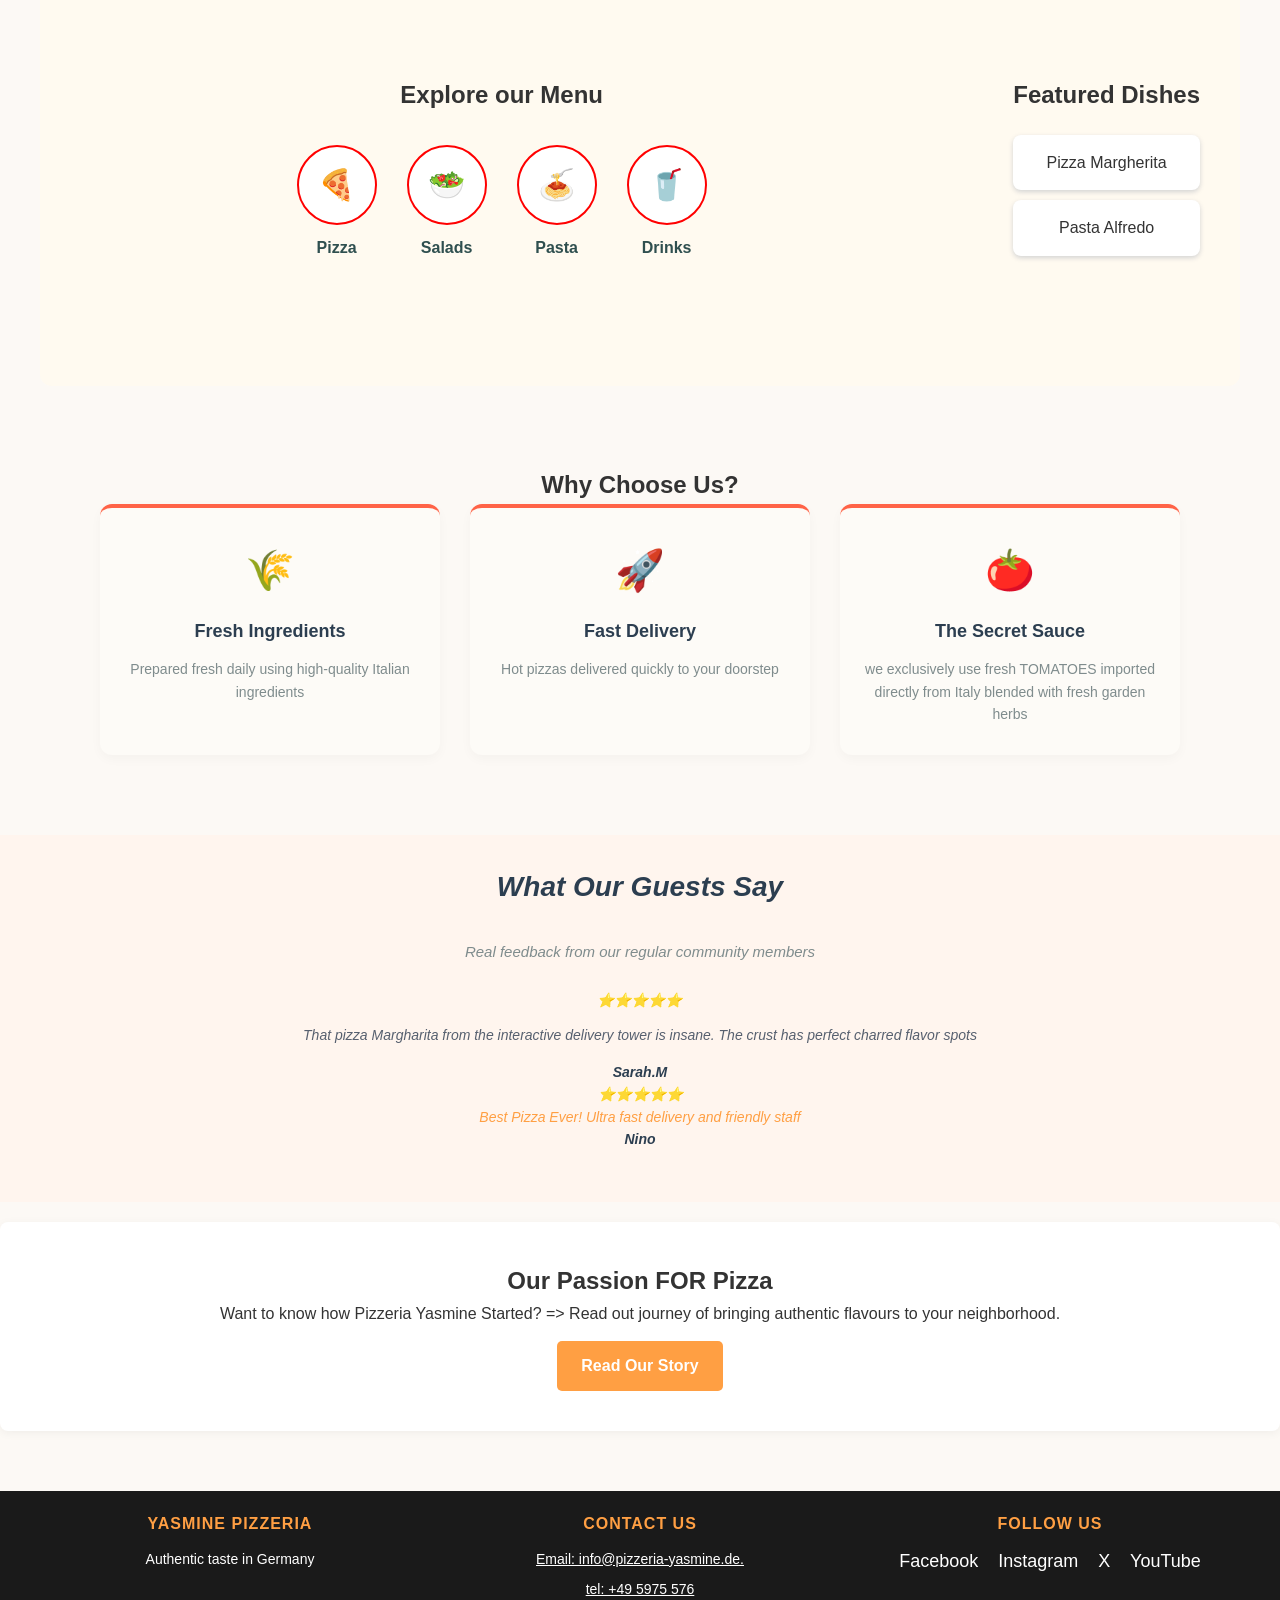
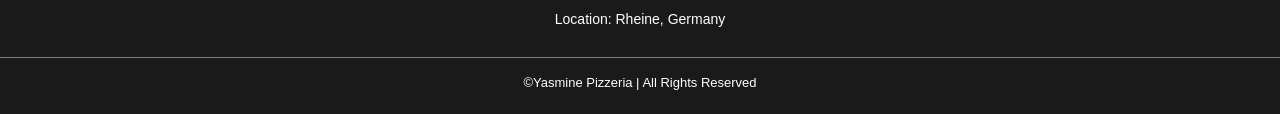
==== commit d1691e7f: "Add files via upload" ====
--- a/index.html
+++ b/index.html
@@ -21,7 +21,9 @@
             <li><a href="menu.html">Menu</a></li>
             <li><a href="#why-choose-us">Why Us</a></li>
             <li><a href="#testimonials">Reviews</a></li>
-            <li><a href="about.html">About Us</a></li>
+            <li><a href="about.html">About Us</a></li>     
+            <li><a href="contactUs.html">Contact Us</a></li>
+
         </ul>
     </nav>
 </header>
@@ -33,36 +35,132 @@
     <div class="hero-content">
         <h2>Authentic Pizza</h2>
         <p>Fresh, Delicious, Halal</p>
-        <button>Order Now</button>
-    </div>
-</section>
-
+        <button onclick="window.location.href='menu.html'">Order Now</button>
+    </div>
+</section>
+
+<!--3d pizza tower-->
+<section class="pizza-tower-section">
+    <h2 class="tower-title">🍕 Yasmine's Fresh Delivery Tower</h2>
+    <p class="tower-subtitle">Hover on computer or tap a box below to slide it open and look inside</p>
+
+    <!--main wrapper holding-->
+    <div class="tower-container">
+
+        <!--box 1-->
+        <div class="tower-layer">
+
+            <!--checkbox handling the mobile click toggles-->
+            <input type="checkbox" id="tower-box-1" class="tower-trigger">
+            <label for="tower-box-1" class="cardboard-box">
+
+                <!--what people see when the box is closed-->
+                <div class="box-closed-face">
+                    <span class="box-number">1</span>
+                    <h3>Pizza Margherita</h3>
+                    <span class="pull-indicator">Pull=></span>
+                </div>
+
+                <!--the secret inside drawer-->
+                <div class="box-open-drawer">
+                    <h4>Classic Margherita</h4>
+                    <p>Authentic Sauce, fresh mozarella chunks, and fresh garden basil leaves</p>
+                    <div class="drawer-footer">
+                        <span class="tower-price">12.99$</span>
+                        <a href="menu.html#pizza" class="action-tag">Order Now</a>
+                    </div>
+                </div>
+            </label>
+            <!--End of box 1-->
+        </div> 
+        <!--Pizza box 2-->
+         <div class="tower-layer">
+
+            <!--checkbox handling the mobile click toggles-->
+            <input type="checkbox" id="tower-box-2" class="tower-trigger">
+            <label for="tower-box-2" class="cardboard-box">
+
+                <!--what people see when the box is closed-->
+                <div class="box-closed-face">
+                    <span class="box-number">2</span>
+                    <h3>Pasta Alfredo</h3>
+                    <span class="pull-indicator">Pull=></span>
+                </div>
+
+                <!--the secret inside drawer-->
+                <div class="box-open-drawer">
+                    <h4>Garlic Alfredo Fettuchini</h4>
+                    <p>Rich, velvety cream sauce tossed with real parmesan cheese and buttered  garlic noodles</p>
+                    <div class="drawer-footer">
+                        <span class="tower-price">14.45$</span>
+                        <a href="menu.html#pasta" class="action-tag">Order Now</a>
+                    </div>
+                </div>
+            </label>
+            <!--End of box 2-->
+        </div> 
+
+        <!--Pizza box 3-->
+         <div class="tower-layer">
+
+            <!--checkbox handling the mobile click toggles-->
+            <input type="checkbox" id="tower-box-3" class="tower-trigger">
+            <label for="tower-box-3" class="cardboard-box">
+
+                <!--what people see when the box is closed-->
+                <div class="box-closed-face">
+                    <span class="box-number">3</span>
+                    <h3>Yasmine special salad</h3>
+                    <span class="pull-indicator">Pull=></span>
+                </div>
+
+                <!--the secret inside drawer-->
+                <div class="box-open-drawer">
+                    <h4>Mediterranean House Salad</h4>
+                    <p>crisp romain, Kalamata olives, feta cheese chunks, and our secret balsamic drizzle</p>
+                    <div class="drawer-footer">
+                        <span class="tower-price">10$</span>
+                        <a href="menu.html#salad" class="action-tag">Order Now</a>
+                    </div>
+                </div>
+            </label>
+         </div>
+    </div>
+</section>
+
+<!--2 columns -->
+<div class="menu-featured-wrapper">
 <!-- CATEGORIES -->
 <section class="CategoryNavigation" id="categories">
     <h2 class="section-title">Explore our Menu</h2>
 
     <div class="circle-container">
-        <a href="#pasta" class="anchor-circle-item">
+        <!--pizza circle-->
+        <a href="menu.html#pizza" class="anchor-circle-item">
             <div class="circle-icon">🍕</div>
             <span class="circle-label">Pizza</span>
         </a>
-
-        <a href="#salad" class="anchor-circle-item">
+        
+        <!--salad circle-->
+        <a href="menu.html#salad" class="anchor-circle-item">
             <div class="circle-icon">🥗</div>
             <span class="circle-label">Salads</span>
         </a>
 
-        <a href="#pasta" class="anchor-circle-item">
+        <!--pasta circle-->
+        <a href="menu.html#pasta" class="anchor-circle-item">
             <div class="circle-icon">🍝</div>
             <span class="circle-label">Pasta</span>
         </a>
 
-        <a href="#drinks" class="anchor-circle-item">
+        <!--drinks circle-->
+        <a href="menu.html#drinks" class="anchor-circle-item">
             <div class="circle-icon">🥤</div>
             <span class="circle-label">Drinks</span>
         </a>
     </div>
 </section>
+
 
 <!-- FEATURED -->
 <section class="featured">
@@ -70,29 +168,62 @@
     <div class="dish">Pizza Margherita</div>
     <div class="dish">Pasta Alfredo</div>
 </section>
+</div>
 
 <!-- WHY US -->
-<section class="why-us" id="why-choose-us">
+<section class="why-us-section" id="why-choose-us">
     <h2>Why Choose Us?</h2>
 
-    <div class="card-grid">
-        <div class="item-card core-feature">
+    <div class="why-us-grid">
+        <!--card 1-->
+        <div class="why-card">
+            <div class="why-icon">🌾</div>
             <h3>Fresh Ingredients</h3>
             <p>Prepared fresh daily using high-quality Italian ingredients</p>
         </div>
 
-        <div class="item-card core-feature">
+        <!--card 2-->
+        <div class="why-card">
+            <div class="why-icon">🚀</div>
             <h3>Fast Delivery</h3>
             <p>Hot pizzas delivered quickly to your doorstep</p>
         </div>
+
+        <!--card 3-->
+        <div class="why-card">
+            <div class="why-icon">🍅</div>
+        <h3>The Secret Sauce</h3>
+        <p> we exclusively use fresh TOMATOES imported directly from Italy blended
+        with fresh garden herbs</p>
     </div>
 </section>
 
 <!-- TESTIMONIALS -->
-<section class="testimonials" id="testimonials">
+<section class="reviews-section" id="testimonials">
+    <h2 class="section-main-title">What Our Guests Say</h2>
+    <p class="section-subtitle">Real feedback from our regular community members</p>
+
+    <!--layout grid wrapper review bubble-->
+    <div class="reviews-grid">
+
+        <!--review 1-->
+        <div class="review-bubble">
+            <div class="stars">⭐⭐⭐⭐⭐</div>
+            <p class="review-text">That pizza Margharita from the interactive delivery tower is insane.
+                The crust has perfect charred flavor spots</p>
+                <h4 class="reviewer-name">Sarah.M</h4>
+        </div>
+    </div>
+
+        <!--review 2-->
+    <div class="review-bubble">
+        <div class="stars">⭐⭐⭐⭐⭐
     <p>Best Pizza Ever! Ultra fast delivery and friendly staff</p>
-    <span class="customer-name">Regular Guest</span>
-</section>
+    <h4 class="reviewer-name">Nino</h4>
+         </div>
+    </div>
+</section>
+
 
 <!--our story-->
 <section class="homepage-about-teaser">
@@ -102,39 +233,45 @@
     <a href="about.html" class="about-btn">Read Our Story</a>
 </section>
 
+
 <!-- FOOTER -->
 <footer class="footer">
+
+
+    <!--3 blocks top columns-->
     <div class="footerContainer">
 
+        <!--left block brand-->
         <div class="footer-section">
             <h3>Yasmine Pizzeria</h3>
             <p>Authentic taste in Germany</p>
         </div>
 
+        <!--clickable contain items-->
         <div class="footer-section">
             <h4>Contact Us</h4>
-            <p>Email: yasminepizzeria@gmail.com</p>
-            <p>Phone: +49 5975 576</p>
+            <p><a href="mailto:info@pizzeria-yasmine.de.">Email: info@pizzeria-yasmine.de.</a></p>
+            <p><a href="tel:+49 5975 576">tel: +49 5975 576</a></p>
             <p>Location: Rheine, Germany</p>
         </div>
 
+        <!--right block social media-->
         <div class="footer-section">
             <h4>Follow Us</h4>
             <div class="social-icons">
-                <a href="#">Facebook</a>
-                <a href="#">Instagram</a>
-                <a href="#">X</a>
-                <a href="#">YouTube</a>
+                <a href="https://www.facebook.com/PizzaYasmine/about/">Facebook</a>
+                <a href="https://www.instagram.com/pizzeria_yasmine/">Instagram</a>
+                <a href="https://x.com">X</a>
+                <a href="https://www.youtube.com">YouTube</a>
             </div>
         </div>
-
-    </div>
-
-    <!--footer -->
+        <!--end of top footer-->
+    </div>
+
+    <!--bottom bar copy right data-->
     <div class="footer-bottom">
         <p>©Yasmine Pizzeria | All Rights Reserved</p>
     </div>
 </footer>
-
 </body>
 </html>
--- a/css.css
+++ b/css.css
@@ -75,6 +75,7 @@
     color:darkslategray;
     font-weight:600;
     position:relative;
+    transition:color 0.3s ease;
 }
 
 /* hover underline effect */
@@ -89,8 +90,12 @@
     transition:0.3s;
 }
 
-.nav-links li a:hover::after{
+.nav-links li a:hover::after, 
+.nav-links li .active-nav::after{
     width:100%;
+}
+.nav-links li .active-nav{
+    color:crimson;
 }
 
 /*HERO*/
@@ -113,6 +118,7 @@
     transform:translate(-50%, -50%);
     text-align:center;
     color:white;
+    width: 90%;
 }
 
 .hero h2{
@@ -122,7 +128,8 @@
 
 .hero p{
     font-size:18px;
-    margin-bottom:15px;
+    margin-bottom:10px;
+    text-shadow:1px 1px 8px rgba(0, 0, 0, 0.05);
 }
 
 .hero button{
@@ -132,6 +139,8 @@
     color:white;
     border-radius:5px;
     cursor:pointer;
+    font-weight:bold;
+    transition:0.2s ease;
 }
 
 .hero button:hover{
@@ -139,7 +148,18 @@
 }
 
 /*CATEGORY*/
+.menu-featured-wrapper{
+    display:flex;
+    justify-content: center;
+    gap:50px;
+    max-width:1200px;
+    margin:0 auto;
+    padding: 60px 20px;
+    background:floralwhite;
+    border-radius:12px;
+
 .CategoryNavigation{
+    flex:1;
     text-align:center;
     padding:60px 20px;
     background:floralwhite;
@@ -157,18 +177,19 @@
     flex-wrap:wrap;
 }
 
-.anchor-circle-item{
+.CategoryNavigation .anchor-circle-item{
     display:flex;
     flex-direction:column;
     align-items:center;
     transition:0.3s;
-}
-
-.anchor-circle-item:hover{
+    color:darkslategray;
+}
+
+.CategoryNavigation .anchor-circle-item:hover{
     transform:translateY(-5px);
 }
 
-.circle-icon{
+.CategoryNavigation .circle-icon{
     width:80px;
     height:80px;
     border-radius:50%;
@@ -181,13 +202,13 @@
     transition:0.3s;
 }
 
-.anchor-circle-item:hover .circle-icon{
+.CategoryNavigation .anchor-circle-item:hover .circle-icon{
     background:tomato;
     color:white;
     font-size:34px;
 }
 
-.circle-label{
+.CategoryNavigation .circle-label{
     margin-top:10px;
     font-weight:600;
 }
@@ -210,90 +231,175 @@
     max-width:400px;
     box-shadow:0 2px 5px lightgray;
 }
+}
 
 /* WHY US*/
-.why-us{
-    padding:60px 20px;
+.why-us-section{
+    padding:80px 20px;
     text-align:center;
 }
 
-.why-us h2{
-    margin-bottom:30px;
-}
-
-.card-grid{
+.section-main-title{
+    font-size: 28px;
+    color:#2c3e50;
+    margin-bottom: 30px;
+    font-weight:700;
+}
+
+.section-subtitle{
+    color:#7f8c8d;
+    font-size: 15px;
+    margin-bottom: 45px;
+}
+
+.why-us-grid{
     display:flex;
-    gap:20px;
+    gap:30px;
     justify-content:center;
     flex-wrap:wrap;
-}
-
-.item-card{
-    background:white;
-    padding:20px;
-    border-radius:8px;
-    width:250px;
-    box-shadow:0 4px 10px lightgray;
-    transition:0.3s;
-}
-
-.item-card:hover{
+    max-width:1100px;
+    margin:0 auto;
+}
+
+.why-card{
+   flex:1;
+   min-width:340px;
+   max-width:340px;
+   text-align: center;
+   padding: 30px 20px;
+   border-radius: 12px;
+   background: #fdfbf7;
+   border-top: 4px solid tomato;
+   box-shadow: 0 4px 12px rgba(0,0,0,0.03);
+   transition: transform 0.3s ease, box-shadow 0.3s ease;
+}
+
+.why-card:hover{
     transform:translateY(-5px);
-}
-
-.core-feature{
-    border-top:3px solid tomato;
+    box-shadow: 0 8px 20px rgba(0,0,0,0.7);
+}
+
+.why-icon{
+    font-size:40px;
+    margin-bottom: 15px;
+}
+.why-card h3{
+    color: #2c3e50;
+    font-size: 18px;
+    margin-bottom:12px;
+}
+.why-card p{
+    color:#7f8c8d;
+    font-size:14px;
+    line-height:1.6;
+    margin:0;
 }
 
 /* TESTIMONIALS*/
-.testimonials{
+.reviews-section{
     background:seashell;
-    padding:60px 20px;
+    padding:30px 20px 40px;
     text-align:center;
     font-style:italic;
 }
-
-.customer-name{
-    display:block;
-    margin-top:10px;
-    font-weight:600;
-    font-style:normal;
+.reviews-section .section-subtitle{
+    margin-bottom: 8px;
+}
+.reviews-section .section-subtitle{
+    color:#7f8c8d;
+    font-size:15px;
+    margin-bottom:25px;
+}
+.reviews-grid{
+    display: flex;
+    justify-content: center;
+    gap: 25px;
+    flex-wrap:wrap;
+    max-width:900px;
+    margin: 0 auto;
+}
+.reviews-bubble{
+    background:white;
+    padding:25px;
+    border-radius:16px;
+    flex:1;
+    min-width: 280px;
+    box-shadow: 0 4px 15px rgba(0,0,0,0.3);
+    border: 1px solid #f1f2f6;
+    text-align: left;
+}
+.stars{
+    color:#ff9f43;
+    margin-bottom:12px;
+    font-size: 14px;
+}
+.review-text{
+    font-style: italic;
+    color:#57606f;
+    font-size:14px;
+    line-height:1.6;
+    margin-bottom:15px;
+}
+.reviewer-name{
+   color:#2c3e50;
+   margin:0;
+   font-size:14px;
+   font-weight: bold;
 }
 
 /*FOOTER */
 .footer{
-    background:black;
+    background: #111111;
     color:white;
-    padding:40px 20px;
+    padding:50px 20px 30px;
 }
 
 .footerContainer{
     display:flex;
     justify-content:space-around;
     flex-wrap:wrap;
-    gap:30px;
-}
-
+    gap:40px;
+    max-width:1200px;
+    margin: 0 auto;
+}
+.footer-section{
+    flex:1;
+    min-width:220px;
+}
 .footer-section h3,
 .footer-section h4{
-    margin-bottom:10px;
+    margin-bottom:18px;
+    color:#ff9f43;
+    font-size:16px;
+    text-transform:uppercase;
+    letter-spacing: 1px;
 }
 
 .footer-section p{
+    color:white;
     font-size:14px;
-    margin:5px 0;
+    margin:8px 0;
+    line-height: 1.8;
+}
+.footer-section a{
+    color:white;
+    transition:color 0.3s ease;
+}
+.footer-section a:hover{
+    color:#ff9f43;
 }
 
 .social-icons a{
     color:white;
-    margin:0 8px;
+    margin-right :15px;
     text-decoration:none;
-    font-size:18px;
-    transition:0.3s;
+    font-size:20px;
+    transition:0.3s ease, color 0.3s ease ;
 }
 
 .social-icons a:hover{
     color:tomato;
+    transform: translateY(-5px);
 }
 
 /* FOOTER BOTTOM */
@@ -301,8 +407,8 @@
     text-align:center;
     font-size:13px;
     border-top:1px solid grey;
-    margin-top:20px;
-    padding-top:15px;
+    margin-top:40px;
+    padding-top:20px;
 }
 /*responsive*/
 @media(max-width:768px){
@@ -310,12 +416,14 @@
     header{
         flex-direction:column;
         align-items:flex-start;
+        padding:15px;
     }
 
     .nav-links{
         flex-direction:column;
-        gap:10px;
-        margin-top:10px;
+        gap:12px;
+        margin-top:15px;
+        width:100%;
     }
 
     .hero h2{
@@ -325,14 +433,31 @@
     .hero p{
         font-size:16px;
     }
-
+    /*category grid adjustment*/
+    .CategoryNavigation{
+        padding: 40px 15px;
+    }
+    .CategoryNavigation .circle-icon{
+        width:65px;
+        height:65px;
+    }
     .circle-container{
         gap:20px;
     }
-
-    .item-card{
-        width:100%;
-    }
+/*flipping rows to columns for mobile scrolling*/
+.why-us-grid, .reviews-grid, .footerContainer{
+    flex-direction:column;
+    align-items:center;
+    text-align: center;
+    gap: 25px;
+}
+.why-card, .reviews-bubble{
+    width:100%;
+    max-width:100%;
+}
+.reviews-bubble{
+    text-align: center;
+}
 }
 
 /*=======================================*/
@@ -819,35 +944,7 @@
     font-size: 13px; 
     border-top: 1px solid grey; 
     margin-top: 20px; padding-top: 15px; 
-}
-
-/* RESPONSIVE DESIGN */
-@media(max-width: 768px) {
-    header { 
-        flex-direction: column; 
-        align-items: flex-start; 
-}
-        .nav-links {
-            flex-direction: column;
-            gap: 10px;
-            margin-top: 10px;
-}
-    
-        .menu-categories-nav {
-            top: 130px;
-            gap: 15px;
-            padding: 10px;
-}
-    
-        .menu-categories-nav .circle-icon {
-            width: 55px;
-            height: 55px;
-            font-size: 24px;
-}
-    
-        .category-heading {
-            font-size: 26px;
-}
+
 }
 
 /*Task 3 About Us*/
@@ -880,7 +977,7 @@
        margin-top: 15px;
        transition: background 0.3s;
 }
-about-btn:hover{
+.about-btn:hover{
     background-color:orange;
 }
 
@@ -904,7 +1001,7 @@
 }
 .logo{
     color: orange;
-    font: size 24px;
+    font-size: 24px;
     font-weight: bold;
     text-decoration:none;
 }
@@ -1021,22 +1118,32 @@
     border-left: 5px solid #ff9f43;
 
 /*animation settings*/
-animation: fadeInUp 1s ease-out forwards;
-opacity: 0;
+    animation: fadeInUp 1s ease-out forwards;
+    opacity: 0;
 
 /*prepare the card for the hover lift*/
-transition: transform 0.3s ease;
-            box-shadow: 0.3s ease;
+    transition: transform 0.3s ease, box-shadow 0.3s ease;
+}
+.about-container{
+    background-color:floralwhite;
+    padding: 60px 20px;
+}
+.about-content{
+    max-width: 800px;
+    margin: 0 auto;
+    display:flex;
+    flex-direction:column;
+    gap:30px;
 }
 
 /*popping the card 1 after another*/
-.about-card:nth-child(1){
+.about-card:nth-child(1) {
     animation-delay: 0.2s;
 }
-.about-card :nth-child(2){
+.about-card:nth-child(2) {
     animation-delay: 0.5s;
 }
-.about-card :nth-child(3){
+.about-card:nth-child(3) {
     animation-delay: 0.8s;
 }
 
@@ -1046,3 +1153,225 @@
     box-shadow:0 10px 20px rgba(0,0,0,0.1);
 }
 
+/*Task 4 contact us*/
+
+.contact-main-wrapper{
+    padding: 60px 20px;
+    background-color: whitesmoke;
+    min-height: calc(100vh - 160px);
+}
+.contact-layout{
+    max-width: 1100px;
+    margin: 0 auto;
+    display:grid;
+    grid-template-columns: 1fr 1fr;
+    gap:40px;
+}
+/*form styles*/
+.form-section-box, .info-section-box{
+    background-color: white;
+    padding:40px;
+    border-radius: 8px;
+    box-shadow: 0 4px 15px rgba(0, 0, 0, 0.05);
+    border-top: 5px solid orange;
+}
+.form-section-box h2, .info-section-box h2 {
+    color:midnightblue;
+    margin-bottom: 10px;
+    font-size: 26px;
+}
+
+.input-group{
+    margin-bottom:20px;
+    text-align: left;
+}
+.input-group label{
+    display: block;
+    margin-bottom:6px;
+    font-weight: 600;
+    color: darkgray;
+    font-size: 14px;
+}
+.input-group input, .input-group textarea {
+    width:100%;
+    padding:12px;
+    border:1px solid lightgray;
+    border-radius: 5px;
+    font-family: inherit;
+    font-size: 15px;
+    transition: border-color 0.3s;
+}
+ /* border color change when user clicks inside the box*/
+ .input-group input:focus, .input-group textarea:focus {
+    border-color: orange;
+    outline: none;
+ }
+ .submit-form-btn{
+    width:100%;
+    padding:14px;
+    background-color:#ff9f43;
+    color:white;
+    border:none;
+    border-radius:5px;
+    font-size:16px;
+    font-weight: bold;
+    cursor: pointer;
+    transition: background 0.3s;
+ }
+ .submit-form-btn:hover{
+    background-color: orange;
+ }
+
+ /*info*/
+ .info-details p{
+    margin: 15px 0;
+    font-size: 16px;
+    color:#555555;
+ }
+ .map-container-box{
+   margin-top: 20px;
+   width:100%;
+   overflow:hidden;
+   border-radius: 8px;
+   box-shadow: 0 4px 12px rgba(0, 0, 0, 0.15);
+ }
+ .map-container-box iframe{
+    display:block;
+    width:100%;
+    height:250px;
+ }
+ 
+ /*==================================================*/
+/* The 3D Pizza Delivery Tower Feature Styles       */
+
+.pizza-tower-section {
+    padding: 80px 20px;
+    background-color: #1a1a1a; /* Dark charcoal room backdrop makes the brown boxes pop */
+    color: white;
+    text-align: center;
+    overflow: hidden;
+}
+
+.tower-title { font-size: 30px; color: #ff9f43; margin-bottom: 6px; }
+.tower-subtitle { color: #888; margin-bottom: 50px; font-size: 14px; }
+
+/* The Core Stack Column */
+.tower-container {
+    display: flex;
+    flex-direction: column;
+    align-items: center;
+    gap: 10px; /* Kept tight so they look genuinely stacked */
+    max-width: 650px;
+    margin: 0 auto;
+    position: relative;
+}
+
+.tower-trigger {
+    display: none; /* Completely invisible mechanics switch */
+}
+
+/* THE BOX CONTAINER MACHINERY */
+.cardboard-box {
+    display: flex;
+    width: 320px;
+    height: 90px;
+    background-color: #d2b48c; /* Kraft Cardboard Paper Brown */
+    border: 3px solid #b8976c;
+    border-radius: 6px;
+    cursor: pointer;
+    position: relative;
+    transition: all 0.5s cubic-bezier(0.25, 1, 0.5, 1);
+    box-shadow: 0 8px 15px rgba(0,0,0,0.3);
+    user-select: none;
+}
+
+/* CLOSED FACE (The visible edge of the box in the stack) */
+.box-closed-face {
+    width: 100%;
+    height: 100%;
+    padding: 0 20px;
+    display: flex;
+    justify-content: space-between;
+    align-items: center;
+    box-sizing: border-box;
+    color: #4a2700;
+}
+.box-number { font-weight: 900; font-size: 24px; opacity: 0.3; }
+.box-closed-face h3 { margin: 0; font-size: 18px; font-weight: 700; flex-grow: 1; text-align: left; margin-left: 15px; }
+.pull-indicator { font-size: 12px; font-weight: bold; background: rgba(0,0,0,0.07); padding: 4px 10px; border-radius: 4px; }
+
+/* OPEN DRAWER CONTENT (Hidden behind/inside the box profile) */
+.box-open-drawer {
+    position: absolute;
+    top: -3px; left: 0;
+    width: 100%; height: 100%;
+    background: white;
+    border: 3px solid #ff9f43;
+    border-radius: 6px;
+    padding: 15px;
+    box-sizing: border-box;
+    display: flex;
+    flex-direction: column;
+    justify-content: space-between;
+    text-align: left;
+    opacity: 0;
+    pointer-events: none;
+    transition: all 0.4s ease;
+    z-index: -1;
+}
+.box-open-drawer h4 { margin: 0; color: #2c3e50; font-size: 16px; }
+.box-open-drawer p { margin: 5px 0; color: #7f8c8d; font-size: 12px; line-height: 1.3; }
+.drawer-footer { display: flex; justify-content: space-between; align-items: center; }
+.tower-price { font-weight: bold; color: #ff9f43; font-size: 16px; }
+.action-tag { font-size: 11px; background: #4cd137; color: white; padding: 2px 8px; border-radius: 3px; font-weight: bold; }
+
+
+/* 🚀 THE DRAWER INTERACTIVE SLIDE ENGINE (Hover & Touch Mobile Tap Compatible) */
+.tower-layer:hover .cardboard-box,
+.tower-trigger:checked + .cardboard-box {
+    width: 580px; /* Box expands open outward to the right side */
+    background-color: #c9a77c;
+}
+
+.tower-layer:hover .box-open-drawer,
+.tower-trigger:checked + .cardboard-box .box-open-drawer {
+    opacity: 1;
+    pointer-events: all;
+    left: 240px; /* Moves smoothly out of the cardboard sleeve layout */
+    width: 340px;
+    height: 140px; /* Drops slightly open for visual aesthetic depth */
+    top: -25px; 
+    box-shadow: 0 10px 25px rgba(0,0,0,0.4);
+    z-index: 10;
+}
+
+.tower-layer:hover .pull-indicator,
+.tower-trigger:checked + .cardboard-box .pull-indicator {
+    opacity: 0; /* Hides the prompt indicator when active */
+}
+
+
+/* 📱 COMPLETE CROSS-DEVICE MOBILE OPTIMIZATION */
+@media (max-width: 650px) {
+    .tower-container {
+        gap: 25px; /* Adds breathing space for mobile tap modules */
+    }
+    
+    /* Modify layout direction on small phones so it doesn't break out horizontally */
+    .tower-layer:hover .cardboard-box,
+    .tower-trigger:checked + .cardboard-box {
+        width: 300px;
+        height: 240px; /* Grows downward instead of outward */
+    }
+
+    .tower-layer:hover .box-open-drawer,
+    .tower-trigger:checked + .cardboard-box .box-open-drawer {
+        left: -3px;
+        top: 80px; /* Pops out directly below the box line label */
+        width: 300px;
+        height: 160px;
+    }
+}
+
+
+ 
